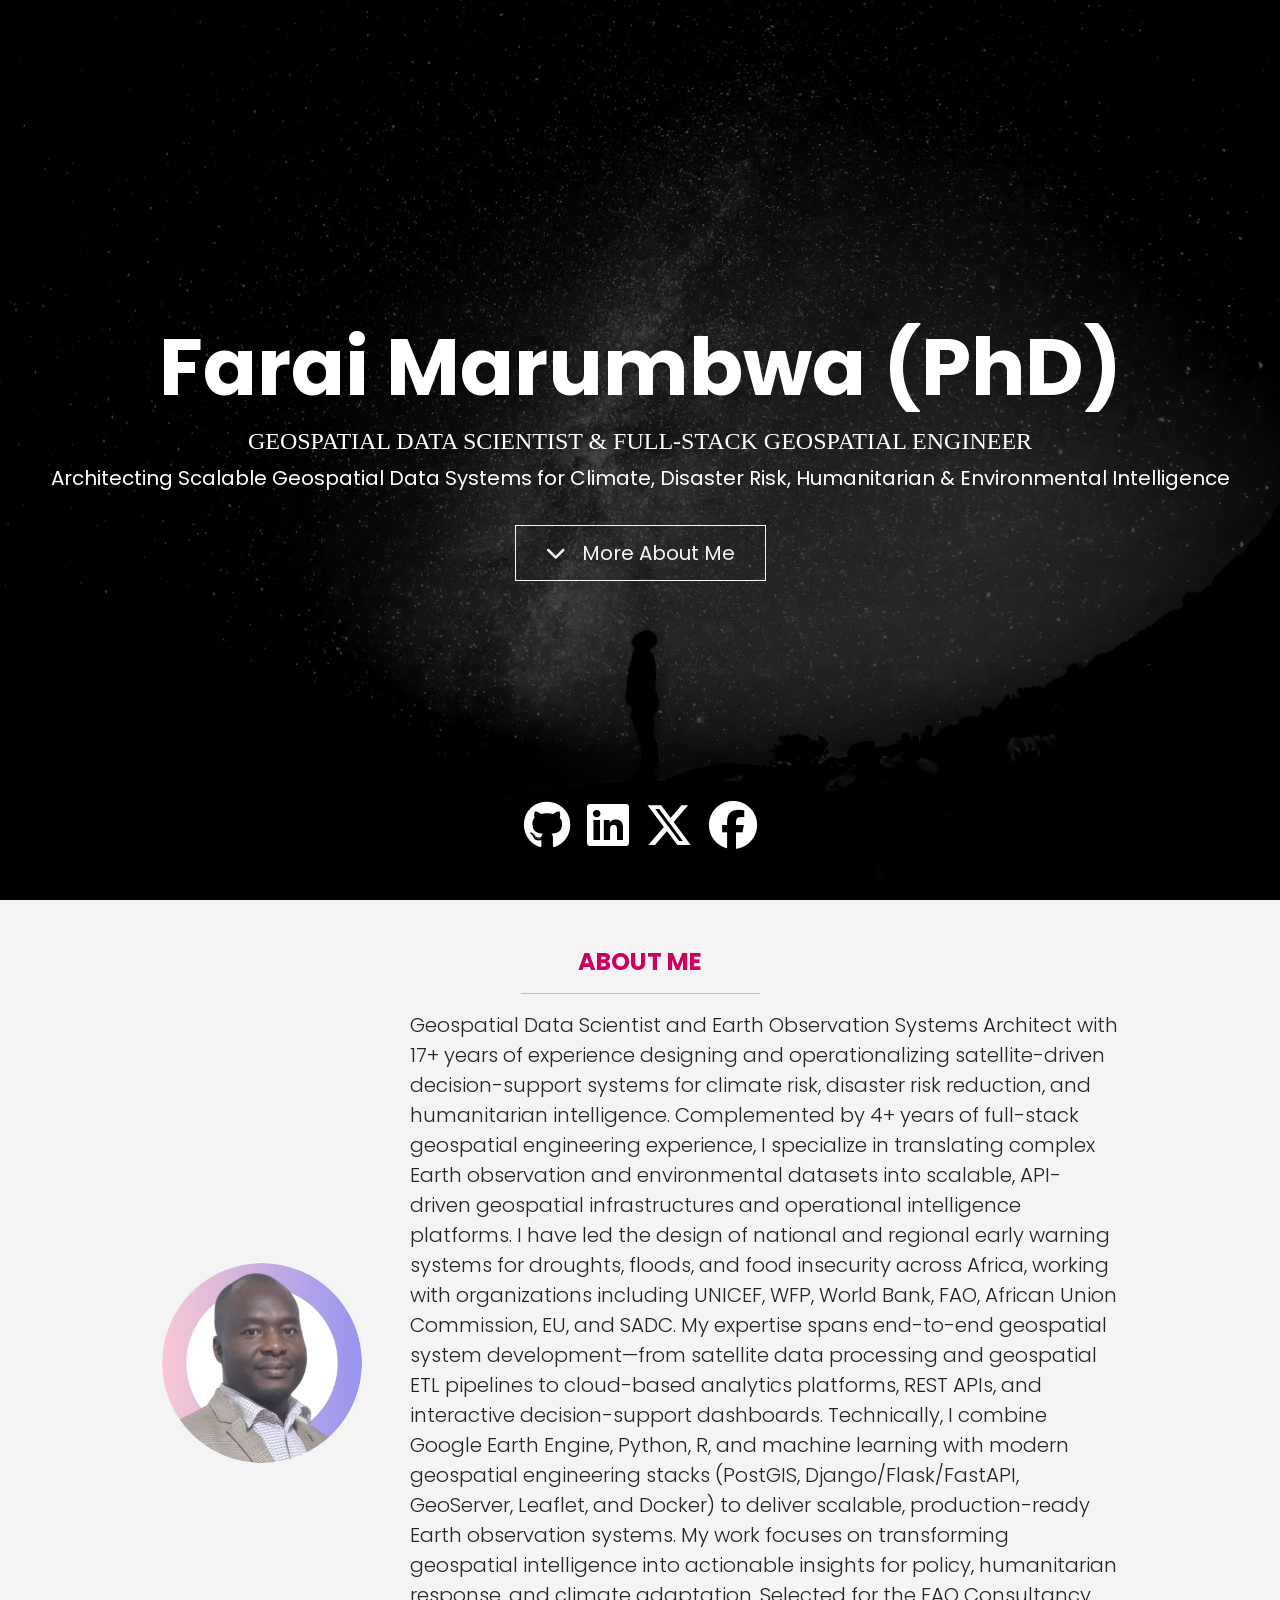
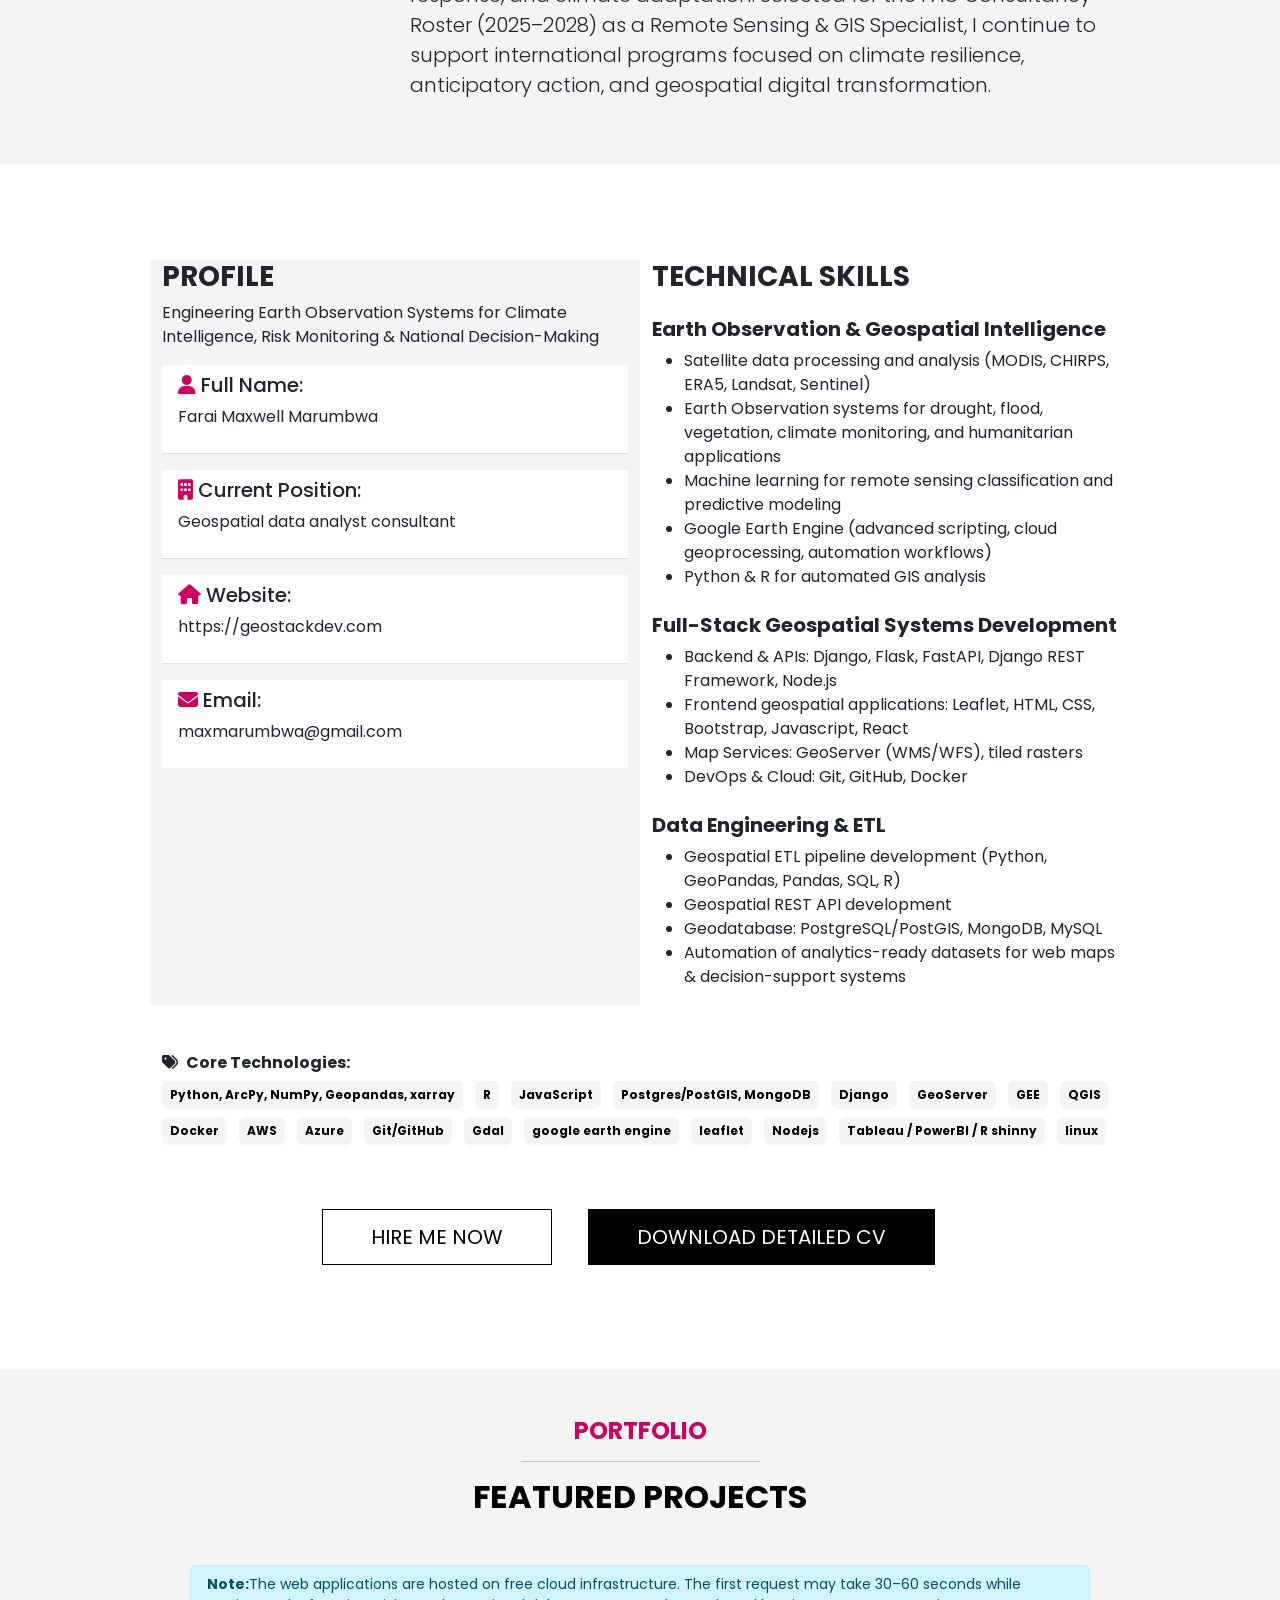
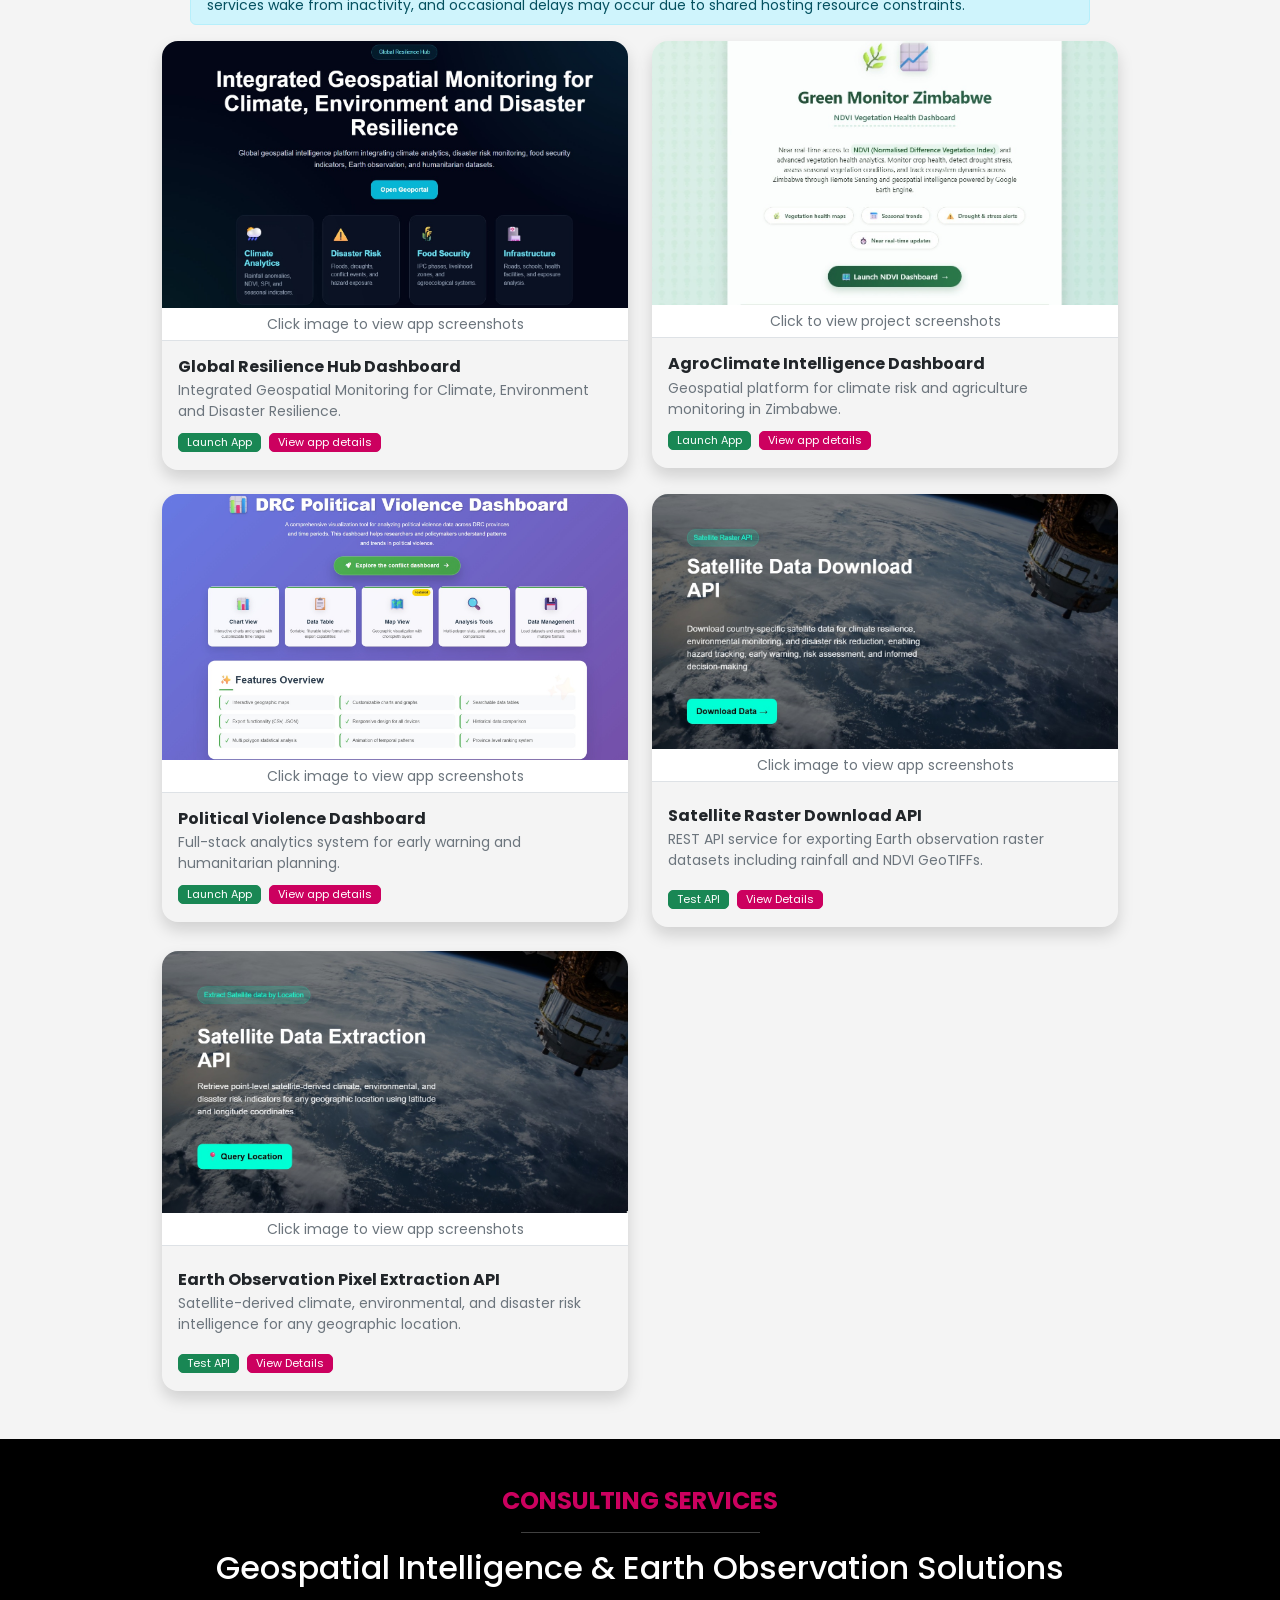
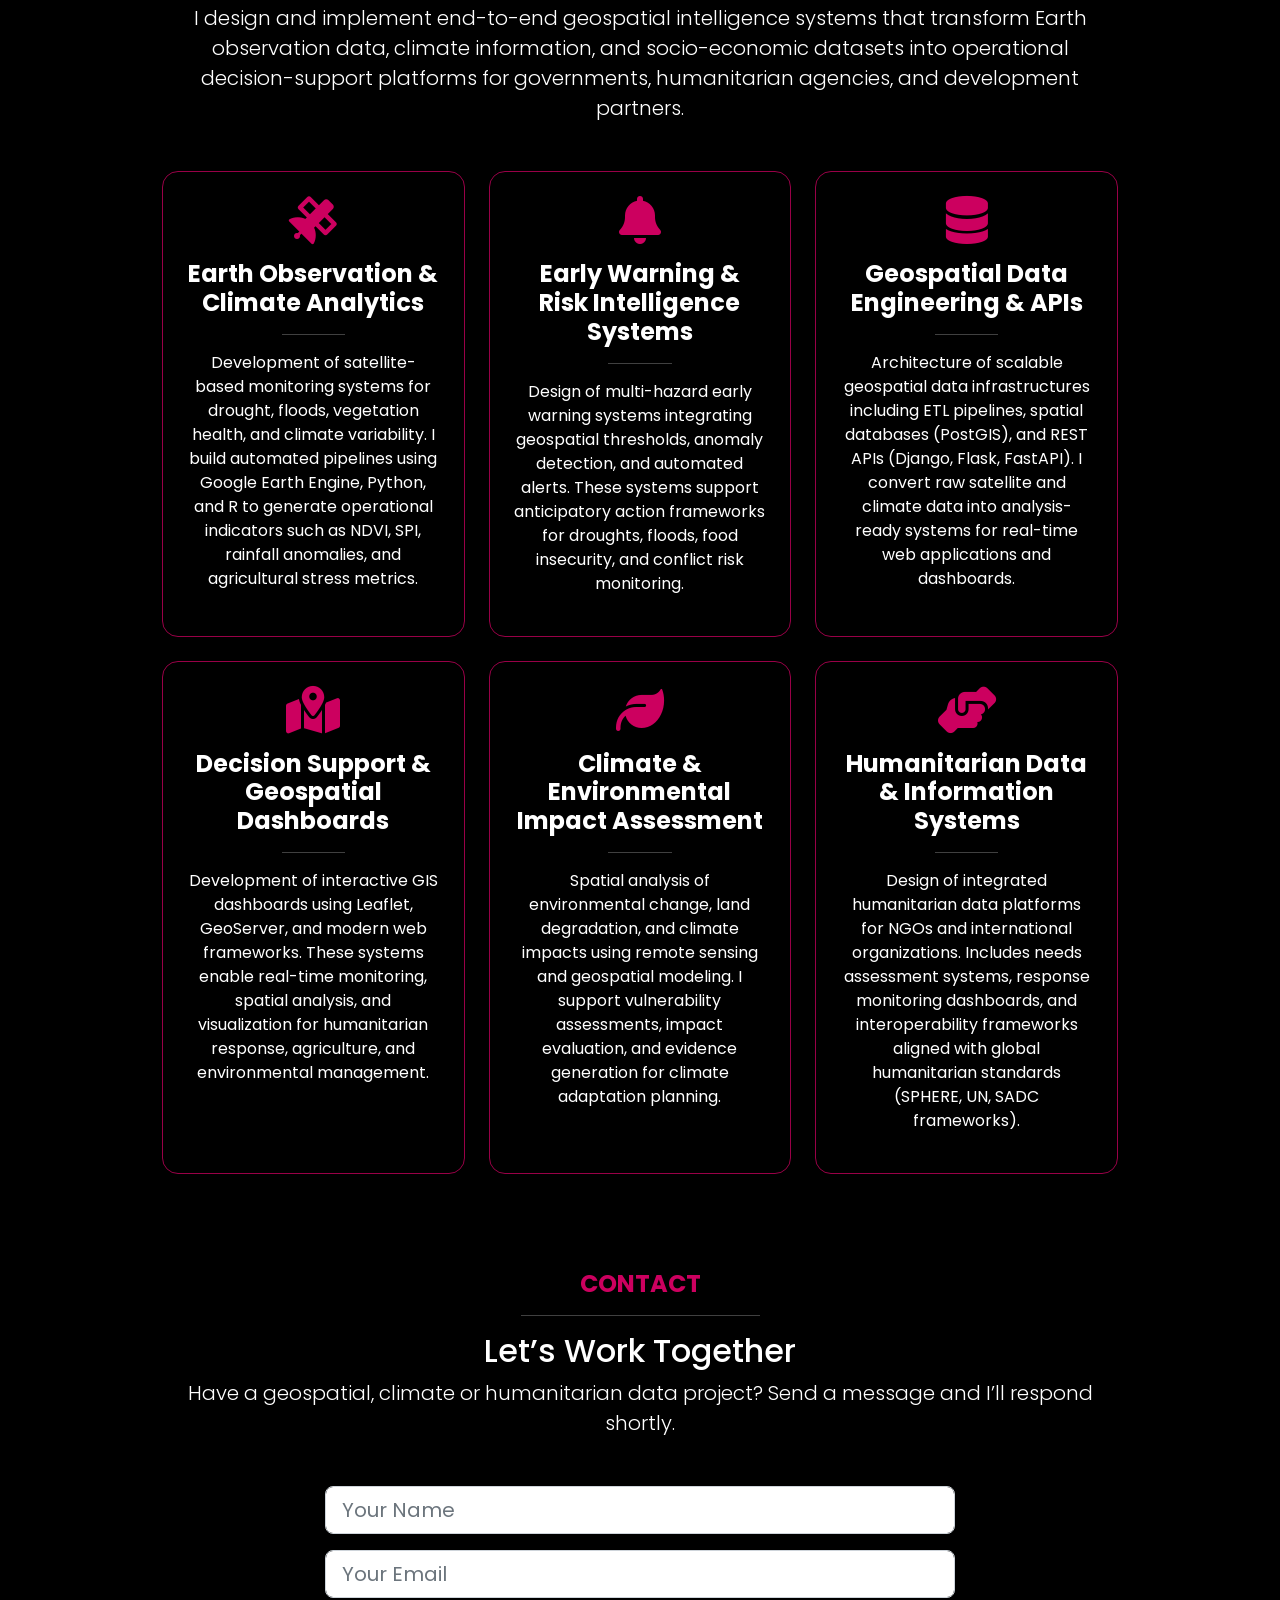
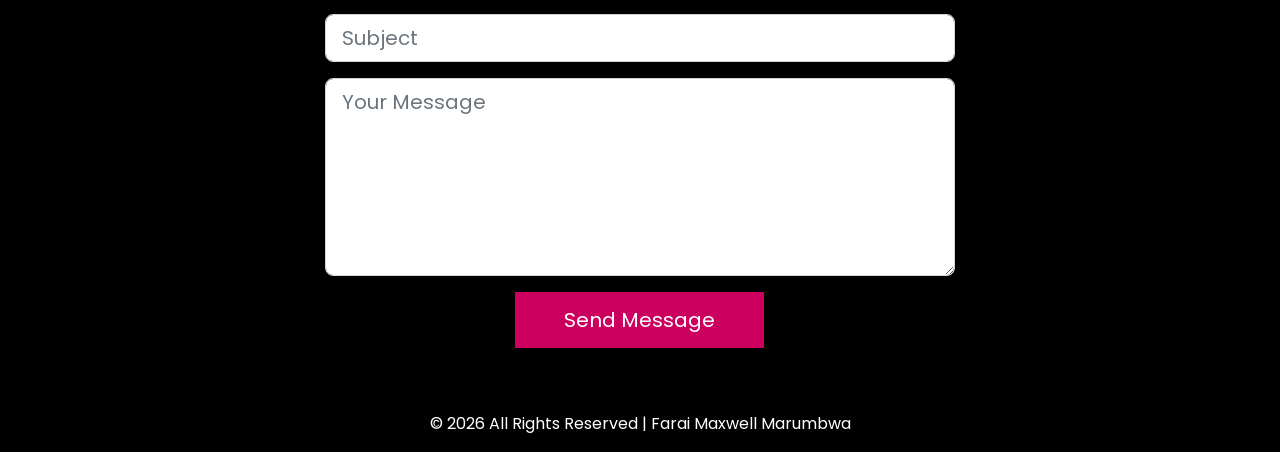
==== index.html @ b4e68c9f "update" ====
<!DOCTYPE html>
<html lang="en">

<head>
  <meta charset="UTF-8" />
  <meta http-equiv="X-UA-Compatible" content="IE=edge" />
  <meta name="viewport" content="width=device-width, initial-scale=1.0" />
  <link href="https://fonts.googleapis.com/css2?family=Poppins:wght@300;400;600;700&display=swap" rel="stylesheet" />
  <link
    href="https://fonts.googleapis.com/css2?family=Lora:wght@400;500;600;700&family=Poppins:wght@300;400;600;700&display=swap"
    rel="stylesheet" />
  <link rel="stylesheet" href="css/font-awesome.css" />
  <link rel="stylesheet" href="css/bootstrap.css" />
  <link rel="stylesheet" href="css/lightbox.min.css" />
  <link rel="stylesheet" href="css/styles.css" />
  <link rel="stylesheet" href="https://cdnjs.cloudflare.com/ajax/libs/font-awesome/6.5.1/css/all.min.css" />
  <title>Farai Maxwell Marumbwa (PhD) | Geospatial data scientist & Web Developer</title>
</head>

<body>

  <header class="header vh-100 text-center position-relative">
    <div class="text-container position-relative d-flex flex-column justify-content-center align-items-center h-100">

      <h1 id="typing-text" class="display-1 fw-bold text-white"></h1>

      <!-- FIRST LINE (UNCHANGED STRUCTURE) -->
      <p class="roles text-white text-uppercase fs-4 mb-1">
        Geospatial Data Scientist &amp; Full-Stack Geospatial Engineer
      </p>

      <!-- SECOND LINE (SEPARATE STYLE) -->
      <p class="text-white fs-5 secondary-role">
        Architecting Scalable Geospatial Data Systems for Climate, Disaster Risk, Humanitarian &amp; Environmental
        Intelligence
      </p>

      <a href="#about" class="btn btn-outline-light btn-lg mt-3">
        <div class="d-flex">
          <div class="me-3">
            <i class="fas fa-chevron-down"></i>
          </div>
          <div class="text-start">
            <span>More About Me</span>
          </div>
        </div>
      </a>

      <div class="social d-flex gap-3 position-absolute">
        <a href="https://github.com/maxmarumbwa">
          <i class="fab fa-github fa-3x text-white"></i>
        </a>

        <a href="https://www.linkedin.com/in/farai-maxwell-marumbwa-01328529/">
          <i class="fab fa-linkedin fa-3x text-white"></i>
        </a>
        <a href="https://x.com/FMarumbwa">
          <i class="fa-brands fa-x-twitter fa-3x text-white"></i>
        </a>
        <a href="https://www.facebook.com/farai.marumbwa.7">
          <i class="fab fa-facebook fa-3x text-white"></i>
        </a>
      </div>
    </div>
  </header>

  <!-- About -->
  <section id="about" class="about bg-light py-5">
    <div class="container">
      <div class="text-center">
        <h4 class="text-uppercase fw-bold text-primary">About Me</h4>
        <hr class="w-25 mx-auto" />
      </div>
      <div class="about-content d-flex gap-5 align-items-center h-100">
        <img src="images/farai.png" alt="" class="about-img img-fluid rounded-circle" />
        <p class="lead">
          Geospatial Data Scientist and Earth Observation Systems Architect with 17+ years of experience designing and
          operationalizing satellite-driven decision-support systems for climate risk, disaster risk reduction, and
          humanitarian intelligence. Complemented by 4+ years of full-stack geospatial engineering experience, I
          specialize in translating complex Earth observation and environmental datasets into scalable, API-driven
          geospatial infrastructures and operational intelligence platforms.

          I have led the design of national and regional early warning systems for droughts, floods, and food insecurity
          across Africa, working with organizations including UNICEF, WFP, World Bank, FAO, African Union Commission,
          EU, and SADC. My expertise spans end-to-end geospatial system development—from satellite data processing and
          geospatial ETL pipelines to cloud-based analytics platforms, REST APIs, and interactive decision-support
          dashboards.

          Technically, I combine Google Earth Engine, Python, R, and machine learning with modern geospatial engineering
          stacks (PostGIS, Django/Flask/FastAPI, GeoServer, Leaflet, and Docker) to deliver scalable, production-ready
          Earth observation systems. My work focuses on transforming geospatial intelligence into actionable insights
          for policy, humanitarian response, and climate adaptation.

          Selected for the FAO Consultancy Roster (2025–2028) as a Remote Sensing & GIS Specialist, I continue to
          support international programs focused on climate resilience, anticipatory action, and geospatial digital
          transformation.
        </p>
      </div>
    </div>
  </section>

  <!-- Profile & Skills -->
  <section class="profile my-6 ">
    <div class="container">
      <div class="row">
        <div class="col-md-6 bg-light">
          <h3 class="text-uppercase fw-bold">Profile</h3>
          <p>
            Engineering Earth Observation Systems for Climate Intelligence, Risk Monitoring & National Decision-Making
          </p>
          <ul class="list-group list-group-flush">
            <li class="list-group-item mb-3">
              <h5 class="text-transform">
                <i class="fas fa-user text-primary"></i> Full Name:
              </h5>
              <p>Farai Maxwell Marumbwa</p>
            </li>
            <li class="list-group-item mb-3">
              <h5 class="text-transform">
                <i class="fas fa-building text-primary"></i> Current Position:
              </h5>
              <p>Geospatial data analyst consultant</p>
            </li>
            <li class="list-group-item mb-3">
              <h5 class="text-transform">
                <i class="fas fa-home text-primary"></i> Website:
              </h5>
              <p>https://geostackdev.com</p>
            </li>
            <li class="list-group-item mb-3">
              <h5 class="text-transform">
                <i class="fas fa-envelope text-primary"></i> Email:
              </h5>
              <p>maxmarumbwa@gmail.com</p>
            </li>
          </ul>
        </div>
        <div class="col-md-6">
          <h3 class="text-uppercase fw-bold">Technical Skills</h3>

          <h5 class="mt-4 fw-bold">Earth Observation & Geospatial Intelligence</h5>
          <ul>
            <li>Satellite data processing and analysis (MODIS, CHIRPS, ERA5, Landsat, Sentinel)</li>
            <li>Earth Observation systems for drought, flood, vegetation, climate monitoring, and humanitarian
              applications</li>
            <li>Machine learning for remote sensing classification and predictive modeling</li>
            <li>Google Earth Engine (advanced scripting, cloud geoprocessing, automation workflows)</li>
            <li>Python & R for automated GIS analysis</li>
          </ul>

          <h5 class="mt-4 fw-bold">Full-Stack Geospatial Systems Development</h5>
          <ul>
            <li>Backend & APIs: Django, Flask, FastAPI, Django REST Framework, Node.js</li>
            <li>Frontend geospatial applications: Leaflet, HTML, CSS, Bootstrap, Javascript, React</li>
            <li>Map Services: GeoServer (WMS/WFS), tiled rasters</li>
            <li>DevOps & Cloud: Git, GitHub, Docker</li>
          </ul>

          <h5 class="mt-4 fw-bold">Data Engineering & ETL</h5>
          <ul>
            <li>Geospatial ETL pipeline development (Python, GeoPandas, Pandas, SQL, R)</li>
            <li>Geospatial REST API development</li>
            <li>Geodatabase: PostgreSQL/PostGIS, MongoDB, MySQL</li>
            <li>Automation of analytics-ready datasets for web maps & decision-support systems</li>
          </ul>


        </div>
        <!-- Tech Stack Tags  -->
        <div class="tech-tags mt-4">
          <h6 class="mt-4 fw-bold"><i class="fas fa-tags me-2"></i>Core Technologies:</h6>
          <div>
            <span class="badge bg-light text-dark me-2 mb-2 p-2">Python, ArcPy, NumPy, Geopandas, xarray</span>
            <span class="badge bg-light text-dark me-2 mb-2 p-2">R</span>
            <span class="badge bg-light text-dark me-2 mb-2 p-2">JavaScript</span>
            <span class="badge bg-light text-dark me-2 mb-2 p-2">Postgres/PostGIS, MongoDB</span>
            <span class="badge bg-light text-dark me-2 mb-2 p-2">Django</span>
            <span class="badge bg-light text-dark me-2 mb-2 p-2">GeoServer</span>
            <span class="badge bg-light text-dark me-2 mb-2 p-2">GEE</span>
            <span class="badge bg-light text-dark me-2 mb-2 p-2">QGIS</span>
            <span class="badge bg-light text-dark me-2 mb-2 p-2">Docker</span>
            <span class="badge bg-light text-dark me-2 mb-2 p-2">AWS</span>
            <span class="badge bg-light text-dark me-2 mb-2 p-2">Azure</span>
            <span class="badge bg-light text-dark me-2 mb-2 p-2">Git/GitHub</span>
            <span class="badge bg-light text-dark me-2 mb-2 p-2">Gdal</span>
            <span class="badge bg-light text-dark me-2 mb-2 p-2">google earth engine</span>
            <span class="badge bg-light text-dark me-2 mb-2 p-2">leaflet</span>
            <span class="badge bg-light text-dark me-2 mb-2 p-2">Nodejs</span>
            <span class="badge bg-light text-dark me-2 mb-2 p-2">Tableau / PowerBI / R shinny</span>
            <span class="badge bg-light text-dark me-2 mb-2 p-2">linux</span>

          </div>
        </div>
        <div class="row mt-5 text-center">
          <div class="col-12">
            <a href="#" class="btn btn-outline-dark btn-lg text-uppercase px-5 mx-3 my-2">Hire Me Now</a>
            <a href="static/CV_Farai_Marumbwa_4_Apr_humanitariam_IM_2026_3p.docx"
              class="btn btn-dark btn-lg text-uppercase px-5 mx-3 my-2">Download detailed CV</a>
          </div>
        </div>
      </div>
  </section>

  <!-- PORTFOLI -->
  <!-- WARNING MESSAGE for server delays (hidden by default) -->
  <div id="apiWarning" class="alert alert-warning small" style="
        display:none;
        position:fixed;
        bottom:300px;
        right:30px;
        z-index:9999;
        width:520px;
        font-size:12px;
        box-shadow:0 10px 25px rgba(0,0,0,0.3);
     ">
    ⚠️ API server will take a few seconds to wake up (free hosting mode).
  </div>


  <section class="portfolio py-5 bg-light">
    <div class="container">

      <div class="text-center mb-5">
        <h4 class="text-uppercase fw-bold text-primary">Portfolio</h4>
        <hr class="w-25 mx-auto" />
        <h2 class="text-uppercase fw-bold text-dark">Featured Projects</h2>
      </div>
      <div class="alert alert-info mt-1 mx-auto small py-2" style="max-width:900px;">
        <strong>Note:</strong>The web applications are hosted on free cloud infrastructure. The first request may take
        30–60 seconds while services wake from inactivity, and occasional delays may occur due to shared hosting
        resource constraints.
      </div>
      <!-- Responsive Grid -->
      <div class="row row-cols-1 row-cols-md-2 g-4">

        <!-- PROJECT 3 -->
        <div class="col">
          <div class="project shadow rounded-4 overflow-hidden">

            <!-- MAIN IMAGE (CLICKABLE) -->
            <a href="images/portfolio3/project1.jpg" data-lightbox="project3"
              data-title="Global resilience hub dashboard">
              <img src="images/portfolio3/project1.jpg" class="img-fluid">
            </a>

            <!-- CLICK HINT -->
            <div class="text-center bg-white py-1 border-bottom">
              <small class="text-muted">Click image to view app screenshots</small>
            </div>

            <!-- HIDDEN GALLERY IMAGES -->
            <a href="images/portfolio3/project2.jpg" data-lightbox="project3"></a>
            <a href="images/portfolio3/project3.jpg" data-lightbox="project3"></a>
            <!-- <a href="images/portfolio3/project4.jpg" data-lightbox="project3"></a> -->
            <!-- <a href="images/portfolio3/project5.jpg" data-lightbox="project3"></a> -->
            <!-- <a href="images/portfolio3/project6.jpg" data-lightbox="project3"></a> -->
            <a href="images/portfolio3/project7.jpg" data-lightbox="project3"></a>
            <a href="images/portfolio3/project8.jpg" data-lightbox="project3"></a>

            <div class="p-3">
              <h6 class="fw-bold mb-1">Global Resilience Hub Dashboard</h6>
              <p class="small text-muted mb-2">
                Integrated Geospatial Monitoring for Climate, Environment and Disaster Resilience.
              </p>
              <a href="https://global-resilience-hub.onrender.com/" target="_blank"
                class="btn btn-success btn-sm me-1">Launch App</a>
              <button class="btn btn-primary btn-sm" data-bs-toggle="modal" data-bs-target="#project3Modal">
                View app details
              </button>
            </div>

          </div>
        </div>

        <!-- PROJECT 2 -->
        <div class="col">
          <div class="project shadow rounded-4 overflow-hidden">

            <!-- MAIN IMAGE (CLICKABLE) -->
            <a href="images/portfolio2/project1.jpg" data-lightbox="project2"
              data-title="AgroClimate Intelligence Dashboard">
              <img src="images/portfolio2/project1.jpg" class="img-fluid">
            </a>

            <!-- CLICK HINT -->
            <div class="text-center bg-white py-1 border-bottom">
              <small class="text-muted">Click to view project screenshots</small>
            </div>

            <!-- HIDDEN GALLERY IMAGES -->
            <a href="images/portfolio2/project2.jpg" data-lightbox="project2"></a>
            <a href="images/portfolio2/project3.jpg" data-lightbox="project2"></a>
            <a href="images/portfolio2/project4.jpg" data-lightbox="project2"></a>
            <a href="images/portfolio2/project5.jpg" data-lightbox="project2"></a>
            <a href="images/portfolio2/project6.jpg" data-lightbox="project2"></a>


            <div class="p-3">
              <h6 class="fw-bold mb-1">AgroClimate Intelligence Dashboard</h6>
              <p class="small text-muted mb-2">
                Geospatial platform for climate risk and agriculture monitoring in Zimbabwe.
              </p>

              <a href="https://green-monitor-zw.onrender.com" target="_blank" class="btn btn-success btn-sm me-1">Launch
                App</a>
              <button class="btn btn-primary btn-sm" data-bs-toggle="modal" data-bs-target="#project2Modal">
                View app details
              </button>
            </div>

          </div>
        </div>


        <!-- PROJECT 1 -->
        <div class="col">
          <div class="project shadow rounded-4 overflow-hidden">

            <!-- MAIN IMAGE (CLICKABLE) -->
            <a href="images/portfolio1/political-violence-main.jpg" data-lightbox="project1"
              data-title="Political Violence Dashboard">
              <img src="images/portfolio1/political-violence-main.jpg" class="img-fluid">
            </a>

            <!-- CLICK HINT -->
            <div class="text-center bg-white py-1 border-bottom">
              <small class="text-muted">Click image to view app screenshots</small>
            </div>

            <!-- HIDDEN GALLERY IMAGES -->
            <a href="images/portfolio1/project1.jpg" data-lightbox="project1"></a>
            <a href="images/portfolio1/project2.jpg" data-lightbox="project1"></a>
            <a href="images/portfolio1/project3.jpg" data-lightbox="project1"></a>
            <a href="images/portfolio1/project4.jpg" data-lightbox="project1"></a>
            <a href="images/portfolio1/project5.jpg" data-lightbox="project1"></a>
            <a href="images/portfolio1/project6.jpg" data-lightbox="project1"></a>

            <div class="p-3">
              <h6 class="fw-bold mb-1">Political Violence Dashboard</h6>
              <p class="small text-muted mb-2">
                Full-stack analytics system for early warning and humanitarian planning.
              </p>
              <a href="https://combined-disaster-conflict-dashboard.onrender.com" target="_blank"
                class="btn btn-success btn-sm me-1">Launch App</a>
              <button class="btn btn-primary btn-sm" data-bs-toggle="modal" data-bs-target="#project1Modal">
                View app details
              </button>
            </div>

          </div>
        </div>

        <!-- API PROJECT 1 -->
        <div class="col">

          <div class="project shadow rounded-4 overflow-hidden">

            <a href="images/portfolio_API1/API-download raster.jpg" data-lightbox="project_API1">

              <img src="images/portfolio_API1/API-download raster.jpg" class="img-fluid"
                alt="Satellite Raster Download API">
            </a>

            <!-- CLICK HINT -->
            <div class="text-center bg-white py-1 border-bottom">
              <small class="text-muted">Click image to view app screenshots</small>
            </div>
            <!-- HIDDEN GALLERY IMAGES -->
            <a href="images/portfolio_API1/API-home.jpg" data-lightbox="project_API1"></a>
            <a href="images/portfolio_API1/API-download1.jpg" data-lightbox="project_API1"></a>
            <a href="images/portfolio_API1/API-download2.jpg" data-lightbox="project_API1"></a>


            <div class="p-3">

              <h5 class="fw-bold">
                <h6 class="fw-bold mb-1"> Satellite Raster Download API</h6>
              </h5>



              <p class="small text-muted">
                REST API service for exporting Earth observation
                raster datasets including rainfall and NDVI GeoTIFFs.
              </p>

              <a href="#" class="btn btn-success btn-sm me-1" onclick="handleTestAPI(event, this)"
                data-url="https://global-resilience-hub.onrender.com/api/docs/">
                Test API
              </a>


              <button class="btn btn-primary btn-sm" data-bs-toggle="modal" data-bs-target="#project4Modal">
                View Details
              </button>

            </div>

          </div>

        </div>

        <!--API PROJECT 2 -->
        <div class="col">

          <div class="project shadow rounded-4 overflow-hidden">

            <a href="images/portfolio_API2/API2-pixel-stats.jpg" style="width:100%; height:100%; object-fit:cover;"
              data-lightbox="project_API2">

              <img src="images/portfolio_API2/API2-pixel-stats.jpg" class="img-fluid"
                alt="Satellite Pixel Inspector API">

            </a>

            <!-- CLICK HINT -->
            <div class="text-center bg-white py-1 border-bottom">
              <small class="text-muted">Click image to view app screenshots</small>
            </div>
            <!-- HIDDEN GALLERY IMAGES -->
            <!-- HIDDEN GALLERY IMAGES -->
            <a href="images/portfolio_API2/API-home.jpg" data-lightbox="project_API2"></a>
            <a href="images/portfolio_API2/API2-params.jpg" data-lightbox="project_API2"></a>
            <a href="images/portfolio_API2/API2-out.jpg" data-lightbox="project_API2"></a>
            <a href="images/portfolio_API2/API2-output.jpg" data-lightbox="project_API2"></a>

            <div class="p-3">

              <h5 class="fw-bold">
                <h6 class="fw-bold mb-1">Earth Observation Pixel Extraction API</h6>
              </h5>
              <p class="small text-muted">
                Satellite-derived climate, environmental, and disaster risk intelligence for any geographic location.
              </p>

              <a href="#" class="btn btn-success btn-sm me-1" onclick="handleTestAPI(event, this)"
                data-url="https://global-resilience-hub.onrender.com/api/docs/">
                Test API
              </a>

              <button class="btn btn-primary btn-sm" data-bs-toggle="modal" data-bs-target="#project5Modal">
                View Details
              </button>

            </div>

          </div>

        </div>


      </div>
    </div>
  </section>


  <!-- ================= MODALS ================= -->

  <!-- PROJECT 1 MODAL -->
  <div class="modal fade" id="project3Modal" tabindex="-1">
    <div class="modal-dialog modal-md modal-dialog-scrollable">
      <div class="modal-content">
        <div class="modal-header py-2">
          <h6 class="fw-bold">🌍 Global Resilience Hub – Integrated Geospatial Monitoring Platform</h6>
          <button class="btn-close" data-bs-dismiss="modal"></button>
        </div>
        <div class="modal-body small">
          <p>
            The Global Resilience Hub is a full-stack Earth Observation and geospatial intelligence platform designed to
            support climate risk monitoring, environmental assessment, food security analysis, and disaster resilience
            planning at global, national, and sub-national scales. Powered by Google Earth Engine, Django, PostGIS, and
            Leaflet, the platform integrates multiple satellite-derived datasets including rainfall, vegetation health,
            soil moisture, and land surface temperature into a unified decision-support environment. Users can
            interactively visualize indicators, generate zonal statistics, perform temporal analysis, and access
            geospatial services through REST APIs. The platform demonstrates how cloud-scale Earth Observation
            processing can be operationalized into scalable web-based intelligence systems for governments, humanitarian
            agencies, and development organizations.
          </p>

          <h6 class="fw-bold">Key Features</h6>
          <ul>
            <li><strong>GEE‑driven indicators:</strong> rainfall (CHIRPS), NDVI (MODIS/Sentinel), soil moisture, land
              surface temperature (MODIS)</li>
            <li><strong>Global computing & per‑country analysis:</strong> run zonal statistics, generate tile layers,
              and extract summaries for any ADM0/ADM1/ADM2</li>
            <li>Interactive Leaflet maps with dynamic GEE‑generated raster tiles</li>
            <li>Country filtering and custom date range (start/end) for temporal analysis</li>
            <li>Toggleable vector overlays: boundaries, rivers, roads, health facilities, schools, markets, livelihood
              zones, IPC phases</li>
            <li>REST API endpoints serving GeoJSON and GEE tile URLs</li>
          </ul>

          <h6 class="fw-bold mt-3">Technical Architecture</h6>
          <ul>
            <li><strong>Computing Engine:</strong> Google Earth Engine (Python API) – all raster analysis, reduction,
              tile generation</li>
            <li><strong>Backend API:</strong> Django, Django REST Framework (orchestrates GEE calls, caches results,
              serves GeoJSON)</li>
            <li><strong>Frontend:</strong> Leaflet.js, vanilla JavaScript, Bootstrap 5</li>
            <li><strong>Tiling / Raster:</strong> Dynamic tile endpoints (e.g., rainfall, NDVI)</li>
          </ul>

          <h6 class="fw-bold mt-3">Analytical Capabilities</h6>
          <ul>
            <li>Multi‑layer situational awareness (climate + food security + risk)</li>
            <li>Anomaly detection via indicator time‑series</li>
            <li>Regional aggregation (ADM1, ADM2 pop‑ups)</li>
            <li>Tile endpoints that return GEE visualisations as ready‑to‑use map layers</li>
            <li>Export‑ready GeoJSON overlays for offline analysis</li>
          </ul>

        </div>
      </div>
    </div>
  </div>

  <!-- PROJECT 2 MODAL -->
  <div class="modal fade" id="project1Modal" tabindex="-1">
    <div class="modal-dialog modal-md modal-dialog-scrollable">
      <div class="modal-content">
        <div class="modal-header py-2">
          <h6 class="fw-bold">Political Violence Dashboard</h6>
          <button class="btn-close" data-bs-dismiss="modal"></button>
        </div>
        <div class="modal-body small">
          <p>
            The Political Violence Dashboard is an operational geospatial analytics platform designed to support
            conflict monitoring, humanitarian planning, and early warning decision-making. Built using Django, PostGIS,
            Leaflet, and automated data processing pipelines, the system transforms complex event datasets into
            interactive spatial intelligence products. Users can visualize conflict hotspots, analyze trends over time,
            compare geographic areas, generate anomaly assessments, and export data for further analysis. The dashboard
            integrates mapping, statistical analysis, and temporal monitoring capabilities into a single platform that
            supports evidence-based decision-making for humanitarian organizations, governments, and development
            partners.
          </p>

          <h6 class="fw-bold">Key Features</h6>
          <ul>
            <li>Interactive choropleth maps at province level</li>
            <li>Monthly & yearly anomaly detection</li>
            <li>Dual-map comparison for temporal analysis</li>
            <li>Dynamic charts with user controls</li>
            <li>Multi-province aggregation</li>
            <li>CSV & GeoJSON export</li>
            <li>Automated CSV ingestion pipeline</li>
            <li>Temporal animation tools</li>
          </ul>

          <h6 class="fw-bold mt-3">Technical Architecture</h6>
          <ul>
            <li><strong>Backend:</strong> Django, Django REST Framework</li>
            <li><strong>Database:</strong> PostgreSQL with PostGIS</li>
            <li><strong>Frontend:</strong> Leaflet, JavaScript, HTML/CSS</li>
            <li><strong>Processing:</strong> Pandas</li>
          </ul>

          <h6 class="fw-bold mt-3">Analytical Capabilities</h6>
          <ul>
            <li>Baseline vs anomaly detection</li>
            <li>Trend analysis</li>
            <li>Regional comparisons</li>
          </ul>
        </div>
      </div>
    </div>
  </div>

  <!-- PROJECT 3 MODAL -->
  <div class="modal fade" id="project2Modal" tabindex="-1">
    <div class="modal-dialog modal-md modal-dialog-scrollable">
      <div class="modal-content">

        <div class="modal-header py-2">
          <h6 class="fw-bold">AgroClimate Intelligence Dashboard</h6>
          <button class="btn-close" data-bs-dismiss="modal"></button>
        </div>

        <div class="modal-body small">
          <p>
            The AgroClimate Intelligence Dashboard is a geospatial decision-support system developed to monitor
            agricultural conditions, climate variability, and drought risk using satellite Earth Observation data in
            Zimbabwe. The
            platform integrates CHIRPS rainfall data, MODIS vegetation indices, anomaly detection algorithms, and
            time-series analytics to provide near real-time insights into crop performance and environmental conditions.
            Built using Django, PostGIS, Google Earth Engine, and Leaflet, the system enables users to explore rainfall
            trends, vegetation health, drought severity, and spatial patterns of agricultural risk through interactive
            maps and analytical tools. The application demonstrates the practical application of Earth Observation
            technologies for agricultural planning, climate adaptation, and early warning systems.
          </p>

          <h6 class="fw-bold mt-3">Key Features</h6>
          <ul>
            <li>CHIRPS rainfall and MODIS NDVI</li>
            <li>Interactive Leaflet maps</li>
            <li>NDVI & rainfall anomaly detection</li>
            <li>AOI-based analysis tools</li>
            <li>Time-series chart generation</li>
          </ul>

          <h6 class="fw-bold mt-3">Technical Architecture</h6>
          <ul>
            <li><strong>Backend:</strong> Django, Google Earth Engine</li>
            <li><strong>Database:</strong> PostGIS</li>
            <li><strong>Frontend:</strong> Leaflet, JavaScript</li>
          </ul>
        </div>

      </div>
    </div>
  </div>


  <!-- API1 PROJECT MODAL-->
  <div class="modal fade" id="project4Modal" tabindex="-1">

    <div class="modal-dialog modal-md modal-dialog-scrollable">

      <div class="modal-content">

        <div class="modal-header">

          <h5 class="fw-bold">
            Satellite Data Download API
          </h5>

          <button class="btn-close" data-bs-dismiss="modal"></button>

        </div>

        <div class="modal-body">

          <p>
            The Satellite Raster Download API is a production-ready geospatial web service that provides on-demand
            access to Earth Observation datasets for downstream analysis and application development. The API enables
            users to retrieve rainfall, vegetation, climate, and environmental raster products clipped to specific
            countries or regions and exported in GeoTIFF format. Built to support interoperability and automation, the
            service integrates cloud-based Earth Observation processing with RESTful architecture, allowing researchers,
            analysts, and developers to seamlessly incorporate satellite-derived datasets into their workflows,
            dashboards, and decision-support systems
          </p>

          <h6 class="fw-bold mt-3">
            Features
          </h6>

          <ul>
            <li>Country-specific satellite data download </li>
            <li>Temporal aggregated data by date ranges</li>
            <li>Country clipping</li>
            <li>Date filtering</li>
            <li>GeoTIFF output</li>
          </ul>

        </div>

      </div>

    </div>

  </div>

  <!-- API2 PROJECT MODAL -->
  <div class="modal fade" id="project5Modal" tabindex="-1">

    <div class="modal-dialog modal-md modal-dialog-scrollable">

      <div class="modal-content">

        <div class="modal-header">

          <h5 class="fw-bold">
            Satellite Pixel Inspector API
          </h5>

          <button class="btn-close" data-bs-dismiss="modal"></button>

        </div>

        <div class="modal-body">

          <p>
            The Earth Observation Pixel Extraction API provides real-time access to satellite-derived environmental
            information at any user-defined geographic location. Through simple coordinate-based requests, users can
            retrieve rainfall, vegetation, temperature, and other Earth Observation indicators directly from
            cloud-hosted datasets. The API is designed for integration into dashboards, mobile applications, analytical
            workflows, and automated monitoring systems. By transforming complex geospatial processing into lightweight
            web services, the platform demonstrates how Earth Observation intelligence can be delivered through scalable
            and developer-friendly interfaces.
          </p>

          <h6 class="fw-bold mt-3">
            Features
          </h6>

          <ul>
            <li>Coordinate-based extraction</li>
            <li>Multiple satellite data support</li>
            <li>JSON API responses</li>
            <li>Google Earth Engine integration</li>
            <li>Dashboard-ready outputs</li>
          </ul>

        </div>

      </div>

    </div>

  </div>


  <!-- Services -->
  <section class="services text-bg-dark py-5 position-relative">
    <div class="container position-relative">

      <!-- HEADER -->
      <div class="text-center mb-5">
        <h4 class="text-uppercase fw-bold text-primary">Consulting Services</h4>
        <hr class="w-25 mx-auto" />
        <h2 class="mb-3">Geospatial Intelligence & Earth Observation Solutions</h2>
        <p class="lead mx-auto" style="max-width: 900px;">
          I design and implement end-to-end geospatial intelligence systems that transform Earth observation data,
          climate information, and socio-economic datasets into operational decision-support platforms for governments,
          humanitarian agencies, and development partners.
        </p>
      </div>

      <!-- SERVICES GRID -->
      <div class="row g-4">

        <!-- SERVICE 1 -->
        <div class="col-md-4">
          <div class="p-4 h-100 bg-dark border border-secondary rounded-4 text-center shadow-sm">
            <i class="fas fa-satellite fa-3x text-primary mb-3"></i>
            <h3 class="fs-4 fw-bold">Earth Observation & Climate Analytics</h3>
            <hr class="w-25 mx-auto" />
            <p>
              Development of satellite-based monitoring systems for drought, floods, vegetation health, and climate
              variability.
              I build automated pipelines using Google Earth Engine, Python, and R to generate operational indicators
              such as
              NDVI, SPI, rainfall anomalies, and agricultural stress metrics.
            </p>
          </div>
        </div>

        <!-- SERVICE 2 -->
        <div class="col-md-4">
          <div class="p-4 h-100 bg-dark border border-secondary rounded-4 text-center shadow-sm">
            <i class="fas fa-bell fa-3x text-primary mb-3"></i>
            <h3 class="fs-4 fw-bold">Early Warning & Risk Intelligence Systems</h3>
            <hr class="w-25 mx-auto" />
            <p>
              Design of multi-hazard early warning systems integrating geospatial thresholds, anomaly detection, and
              automated alerts.
              These systems support anticipatory action frameworks for droughts, floods, food insecurity, and conflict
              risk monitoring.
            </p>
          </div>
        </div>

        <!-- SERVICE 3 -->
        <div class="col-md-4">
          <div class="p-4 h-100 bg-dark border border-secondary rounded-4 text-center shadow-sm">
            <i class="fas fa-database fa-3x text-primary mb-3"></i>
            <h3 class="fs-4 fw-bold">Geospatial Data Engineering & APIs</h3>
            <hr class="w-25 mx-auto" />
            <p>
              Architecture of scalable geospatial data infrastructures including ETL pipelines, spatial databases
              (PostGIS),
              and REST APIs (Django, Flask, FastAPI). I convert raw satellite and climate data into analysis-ready
              systems
              for real-time web applications and dashboards.
            </p>
          </div>
        </div>

        <!-- SERVICE 4 -->
        <div class="col-md-4">
          <div class="p-4 h-100 bg-dark border border-secondary rounded-4 text-center shadow-sm">
            <i class="fas fa-map-marked-alt fa-3x text-primary mb-3"></i>
            <h3 class="fs-4 fw-bold">Decision Support & Geospatial Dashboards</h3>
            <hr class="w-25 mx-auto" />
            <p>
              Development of interactive GIS dashboards using Leaflet, GeoServer, and modern web frameworks.
              These systems enable real-time monitoring, spatial analysis, and visualization for humanitarian response,
              agriculture, and environmental management.
            </p>
          </div>
        </div>

        <!-- SERVICE 5 -->
        <div class="col-md-4">
          <div class="p-4 h-100 bg-dark border border-secondary rounded-4 text-center shadow-sm">
            <i class="fas fa-leaf fa-3x text-primary mb-3"></i>
            <h3 class="fs-4 fw-bold">Climate & Environmental Impact Assessment</h3>
            <hr class="w-25 mx-auto" />
            <p>
              Spatial analysis of environmental change, land degradation, and climate impacts using remote sensing and
              geospatial modeling.
              I support vulnerability assessments, impact evaluation, and evidence generation for climate adaptation
              planning.
            </p>
          </div>
        </div>

        <!-- SERVICE 6 -->
        <div class="col-md-4">
          <div class="p-4 h-100 bg-dark border border-secondary rounded-4 text-center shadow-sm">
            <i class="fas fa-hands-helping fa-3x text-primary mb-3"></i>
            <h3 class="fs-4 fw-bold">Humanitarian Data & Information Systems</h3>
            <hr class="w-25 mx-auto" />
            <p>
              Design of integrated humanitarian data platforms for NGOs and international organizations.
              Includes needs assessment systems, response monitoring dashboards, and interoperability frameworks aligned
              with global humanitarian standards (SPHERE, UN, SADC frameworks).
            </p>
          </div>
        </div>

      </div>
    </div>
  </section>

  <!-- Contact -->
  <section id="contact" class="contact text-bg-dark py-5">
    <div class="container">

      <div class="text-center mb-5">
        <h4 class="text-uppercase fw-bold text-primary">Contact</h4>
        <hr class="w-25 mx-auto" />
        <h2>Let’s Work Together</h2>
        <p class="lead">
          Have a geospatial, climate or humanitarian data project? Send a message and I’ll respond shortly.
        </p>
      </div>

      <div class="row justify-content-center">
        <div class="col-md-8">

          <form action="https://formspree.io/f/movjngnw" method="POST">

            <div class="mb-3">
              <input type="text" name="name" class="form-control form-control-lg" placeholder="Your Name" required>
            </div>

            <div class="mb-3">
              <input type="email" name="email" class="form-control form-control-lg" placeholder="Your Email" required>
            </div>

            <div class="mb-3">
              <input type="text" name="subject" class="form-control form-control-lg" placeholder="Subject" required>
            </div>

            <div class="mb-3">
              <textarea name="message" rows="6" class="form-control form-control-lg" placeholder="Your Message"
                required></textarea>
            </div>

            <div class="text-center">
              <button type="submit" class="btn btn-primary btn-lg px-5">
                Send Message
              </button>
            </div>

          </form>

        </div>
      </div>

    </div>
  </section>


  <!-- Footer -->
  <footer class="text-bg-dark text-center py-3">
    <div class="container">
      <p class="mb-0">
        © <span id="year"></span> All Rights Reserved | Farai Maxwell Marumbwa
      </p>
    </div>
  </footer>


  <script src="js/bootstrap.bundle.min.js"></script>
  <script src="js/lightbox-plus-jquery.min.js"></script>
  <script src="js/script.js"></script>

  <script>
    document.getElementById("year").textContent = new Date().getFullYear();


    // Notify user about API response times (for free hosting mode) and close msg
    function handleTestAPI(event, el) {
      event.preventDefault();

      const msg = document.getElementById("apiWarning");
      const url = el.getAttribute("data-url");

      // show message
      msg.style.display = "block";

      requestAnimationFrame(() => {
        setTimeout(() => {

          window.open(url, "_blank");

          // hide message
          msg.style.display = "none";

        }, 2200);

      });
    }
  </script>
</body>

</html>
---- css/styles.css ----
.header {
  background: #151515 url("../images/intro-bg.jpg") no-repeat center center;
  background-size: cover;
  background-attachment: fixed;
}

.header::after {
  content: "";
  position: absolute;
  top: 0;
  left: 0;
  width: 100%;
  height: 100%;
  background: rgba(0, 0, 0, 0.7);
}

.header .text-container {
  z-index: 10;
}

.header .roles {
  font-family: "lora-regular", serif;
}

.header .social {
  bottom: 50px;
}

.about-img {
  width: 200px;
}

.project:hover {
  transform: scale(1.05);
  transition: all 0.5s ease-in-out;
  opacity: 0.8;
}

.services {
  background: url("../images/bg.jpg") no-repeat center center;
  background-size: cover;
  background-attachment: fixed;
}

.services::after {
  content: "";
  position: absolute;
  top: 0;
  left: 0;
  width: 100%;
  height: 100%;
  background: rgba(0, 0, 0, 0.7);
}

.services .container {
  z-index: 10;
}

@media (max-width: 767px) {
  .header .social i {
    font-size: 30px;
  }

  .header .roles {
    font-size: 18px !important;
  }

  .about-content {
    flex-direction: column;
  }

  .stats .stat {
    border-right: 0 !important;
    margin-bottom: 40px;
    border-bottom: var(--bs-dark) solid 1px;
    padding-bottom: 20px;
  }
}

.project-img {
  overflow: hidden;
}

.project-img img {
  transition: transform 0.5s ease;
}

.project-img:hover img {
  transform: scale(1.05);
}

.view-gallery-btn {
  position: absolute;
  bottom: 15px;
  left: 50%;
  transform: translateX(-50%);
  background: rgba(0, 0, 0, 0.75);
  color: #fff;
  padding: 6px 14px;
  font-size: 12px;
  border-radius: 20px;
  text-decoration: none;
  opacity: 0;
  transition: all 0.3s ease;
  letter-spacing: 0.5px;
}

.project-img:hover .view-gallery-btn {
  opacity: 1;
  transform: translateX(-50%) translateY(-5px);
}

.view-gallery-btn:hover {
  background: #0d6efd;
  color: #fff;
}

.project-video {
  position: relative;
  overflow: hidden;
  height: 260px;
  background: #000;
}

.preview-video {
  width: 100%;
  height: 100%;
  object-fit: cover;
  transform: scale(1.02);
  transition: transform 0.4s ease;
}

.project-video:hover .preview-video {
  transform: scale(1.08);
}

/* VIEW GALLERY BUTTON */
.view-gallery-btn {
  position: absolute;
  bottom: 15px;
  left: 50%;
  transform: translateX(-50%);
  background: rgba(0, 0, 0, 0.75);
  color: #fff;
  padding: 6px 14px;
  font-size: 12px;
  border-radius: 20px;
  text-decoration: none;
  opacity: 0;
  transition: 0.3s;
  z-index: 5;
}

.project-video:hover .view-gallery-btn {
  opacity: 1;
  transform: translateX(-50%) translateY(-5px);
}

.view-gallery-btn:hover {
  background: #0d6efd;
}

/* Override Bootstrap's .btn-sm styles for the modals */
.btn-sm {
  font-size: 11px !important;
  padding: 2px 8px !important;
  line-height: 1.2;
  border-radius: 5px !important;

}
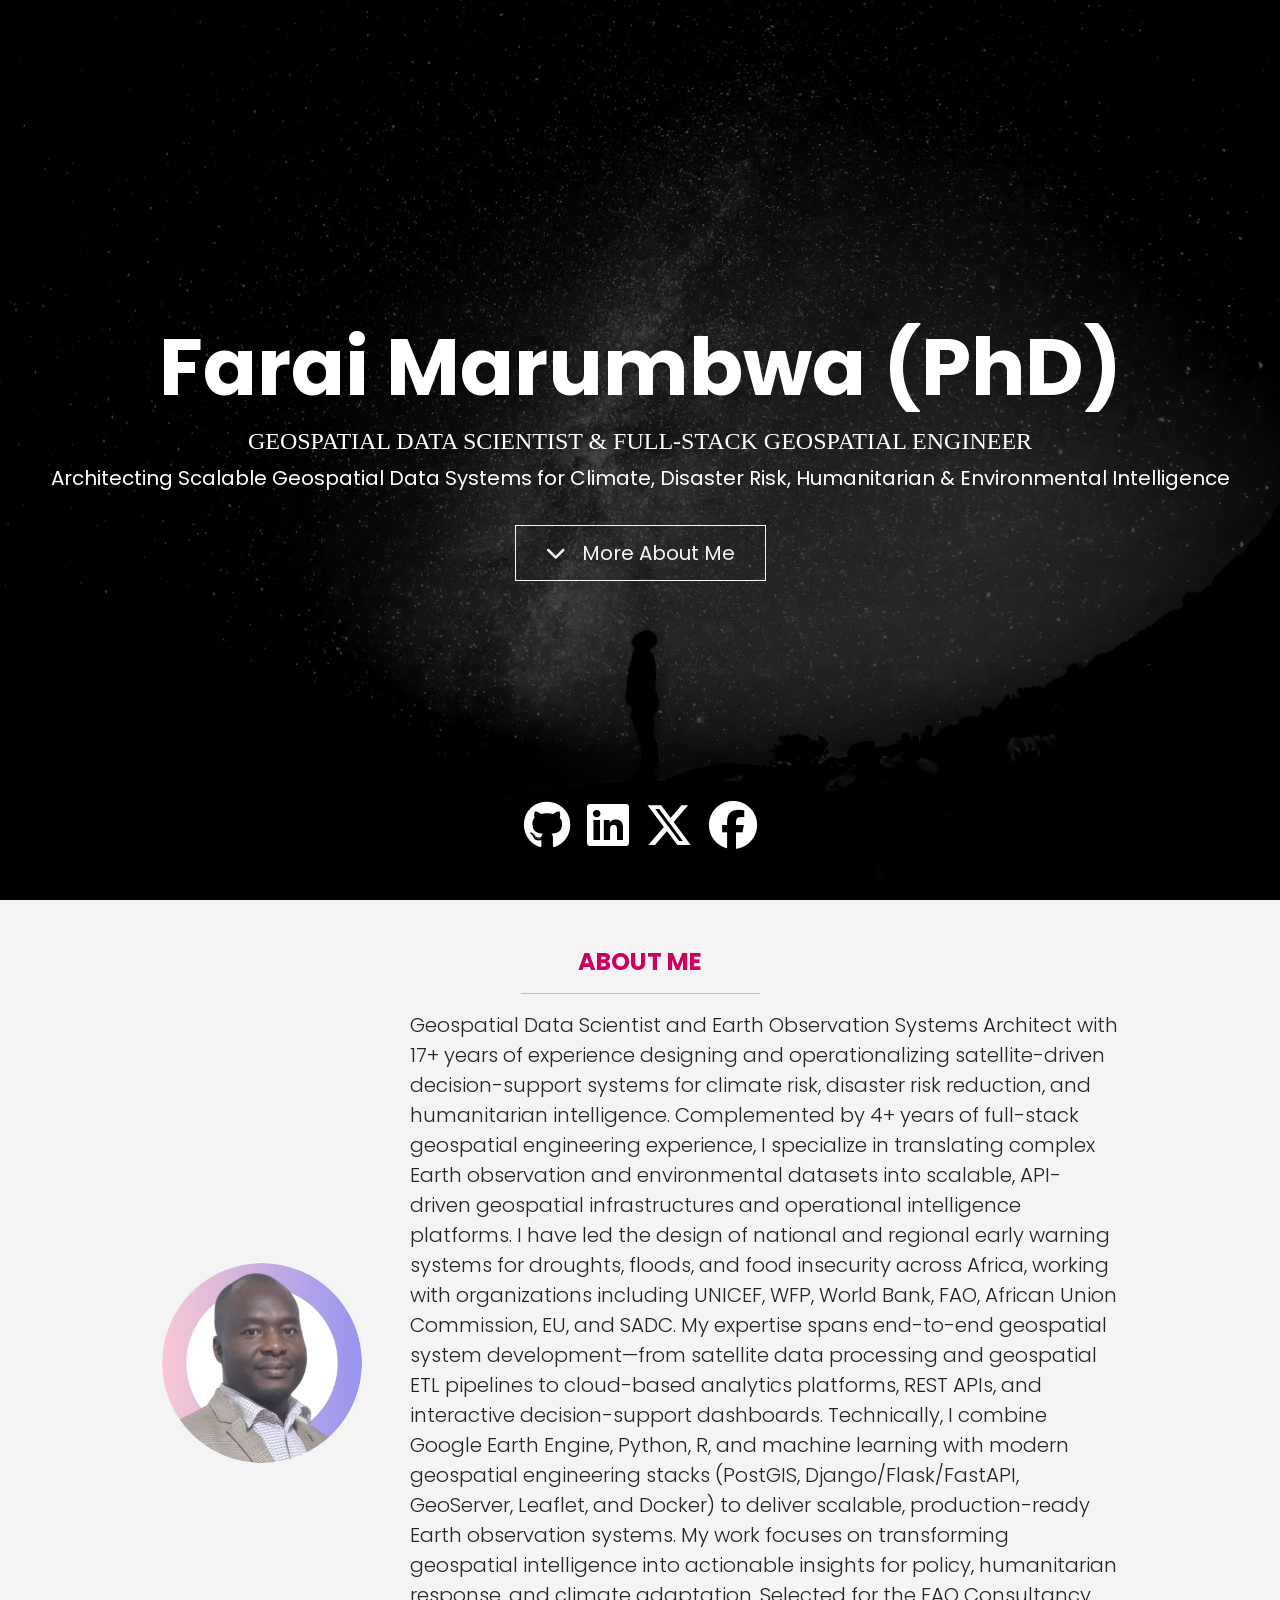
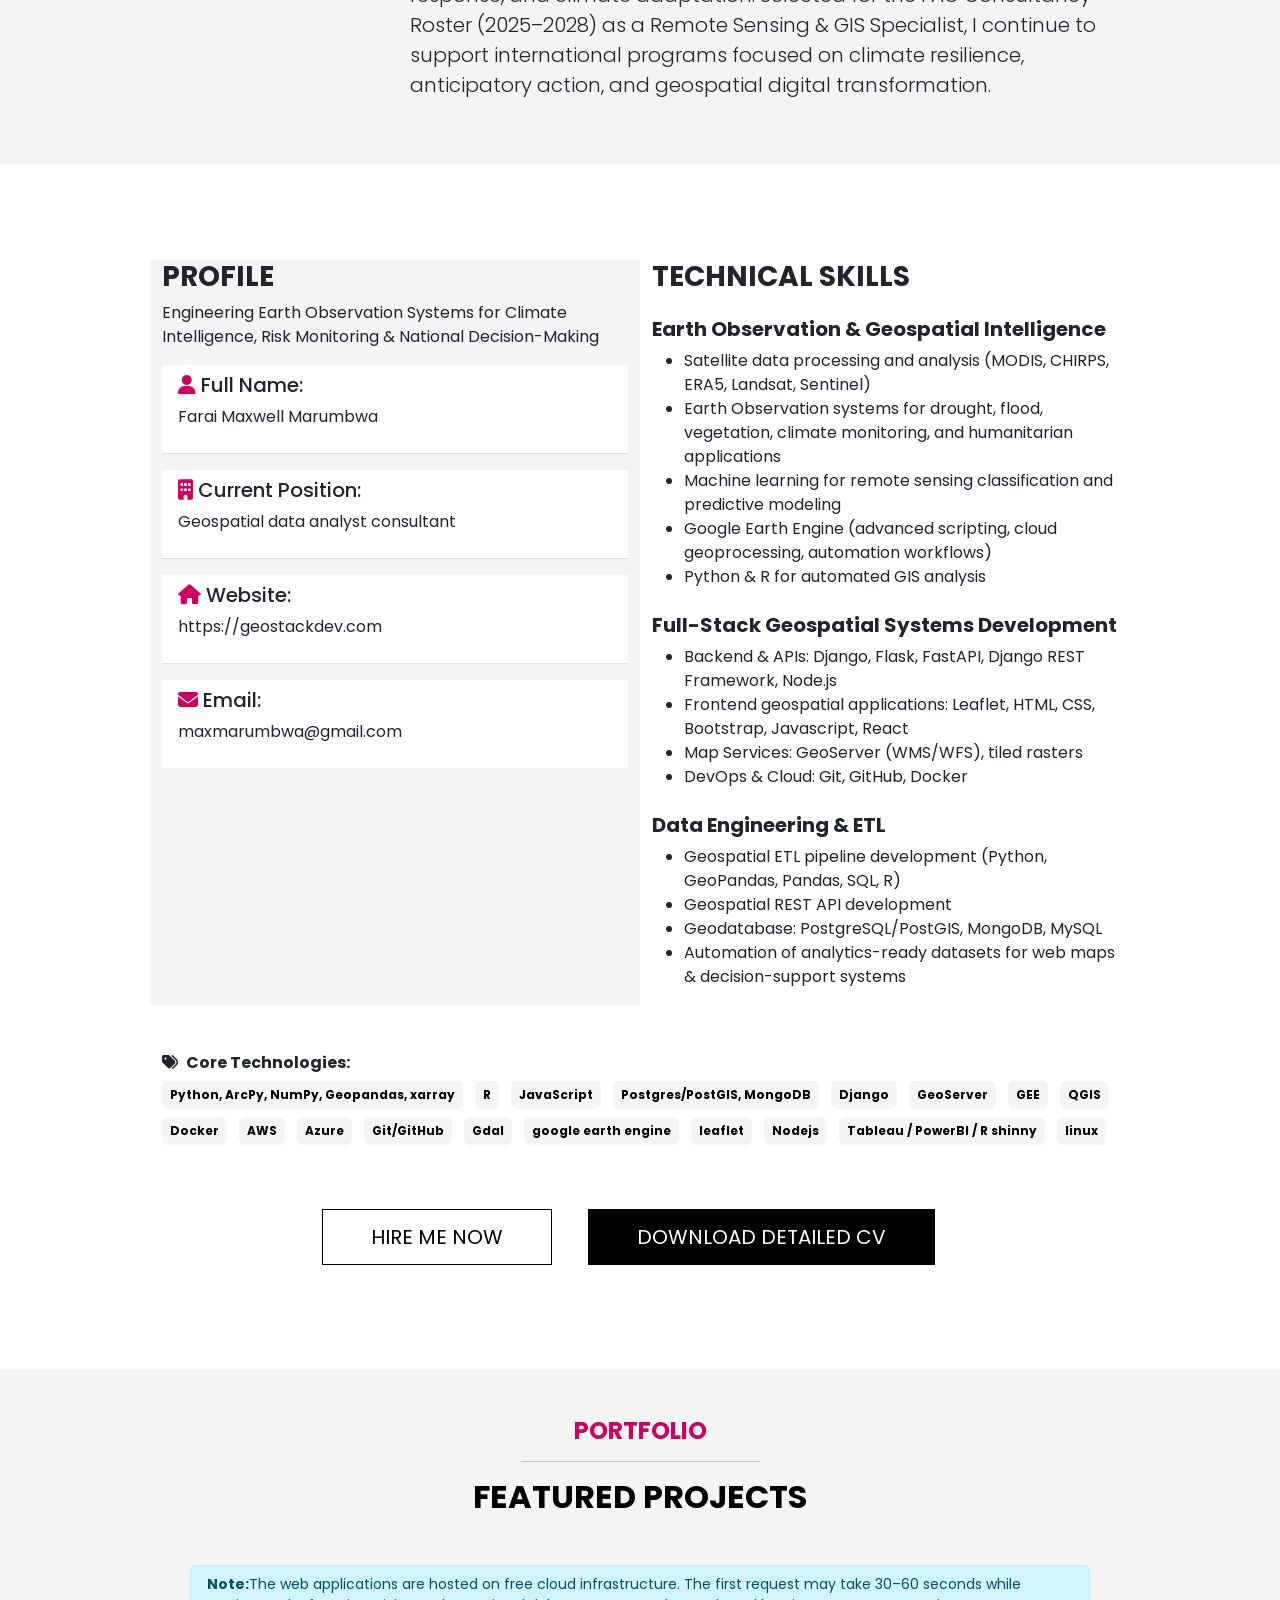
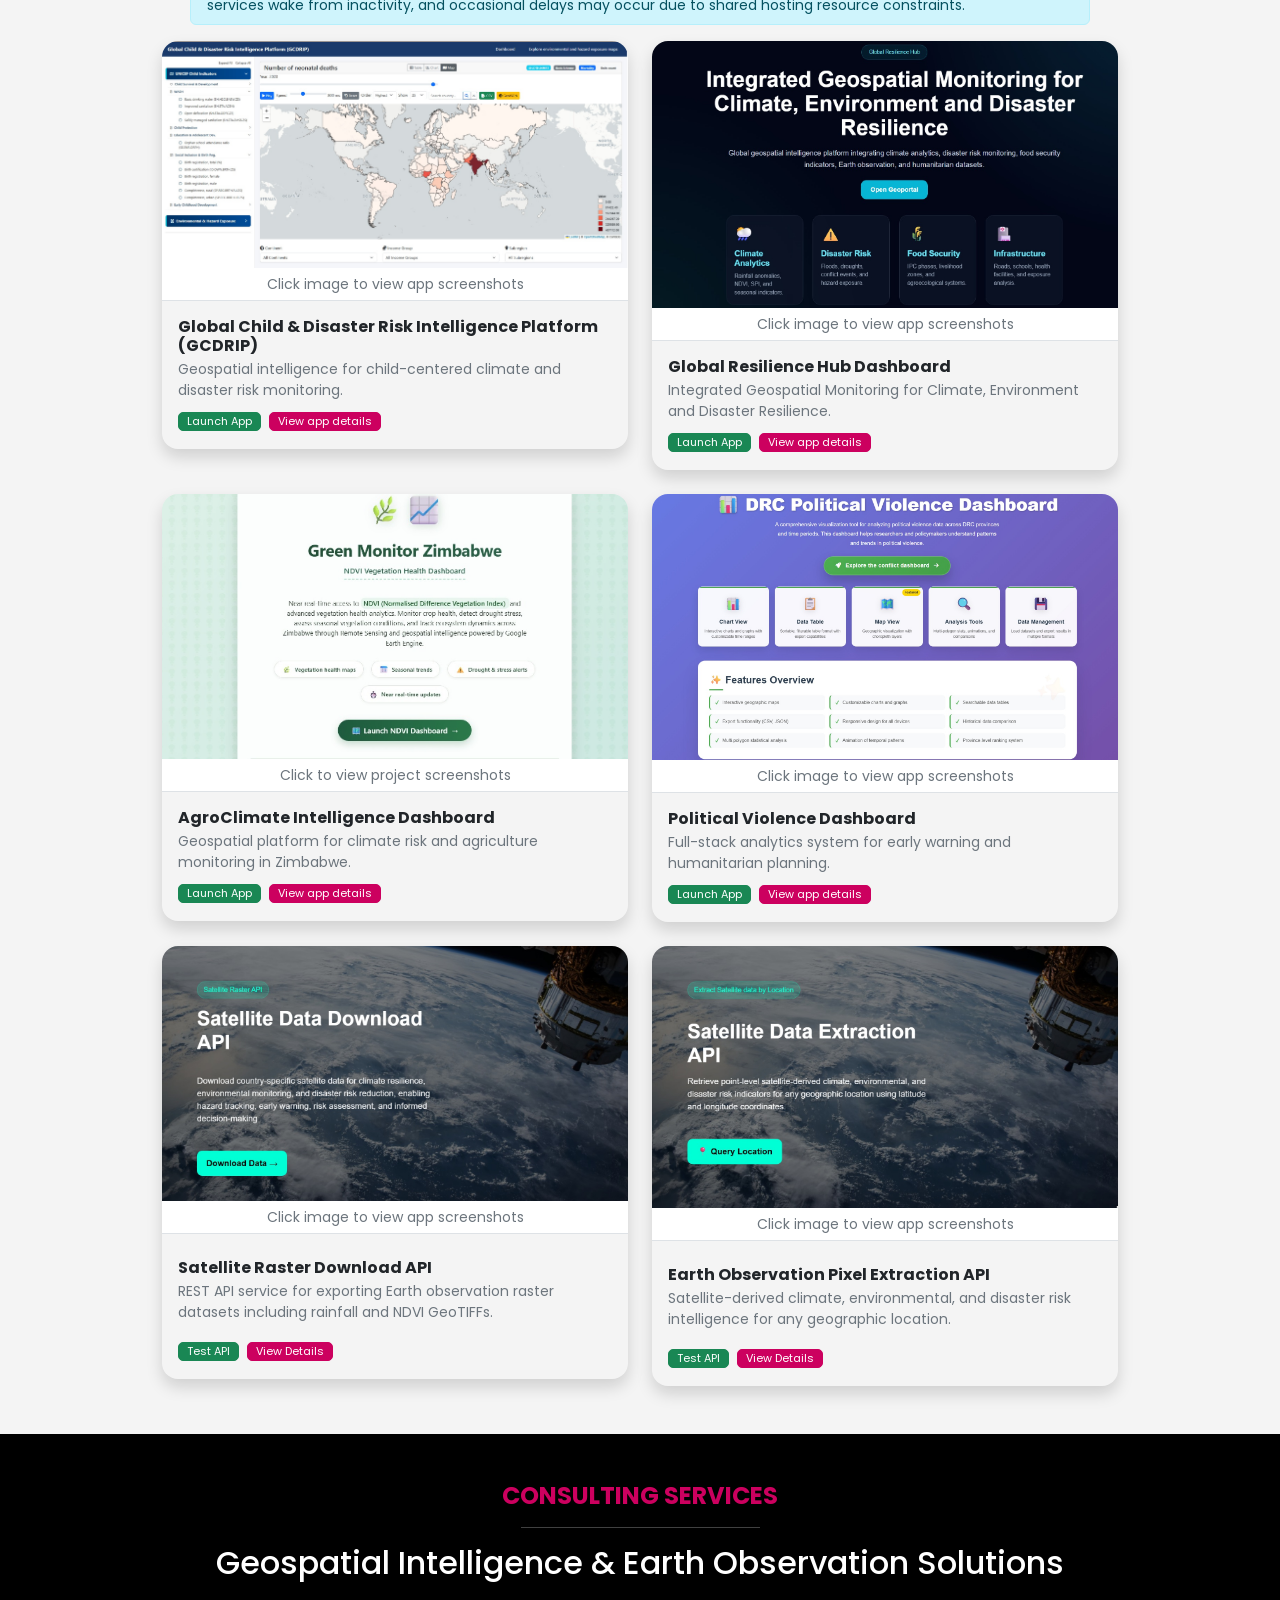
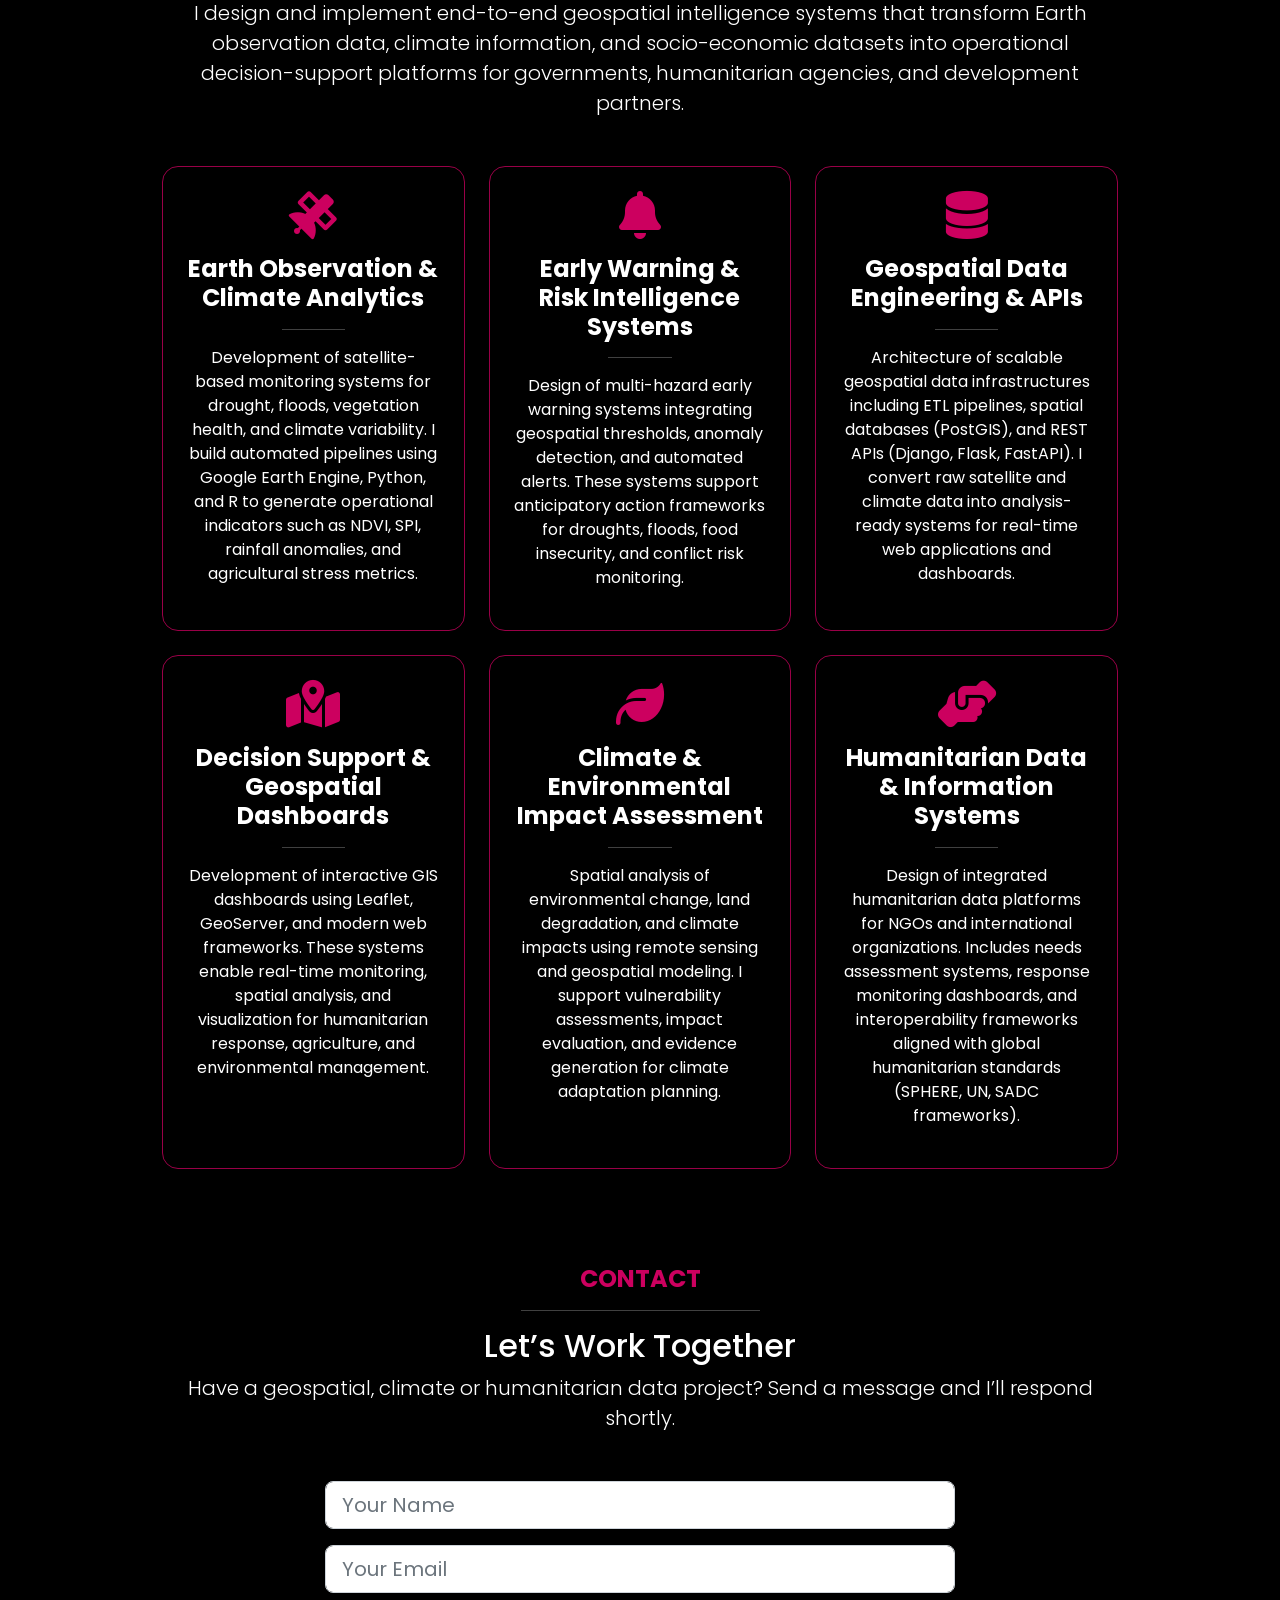
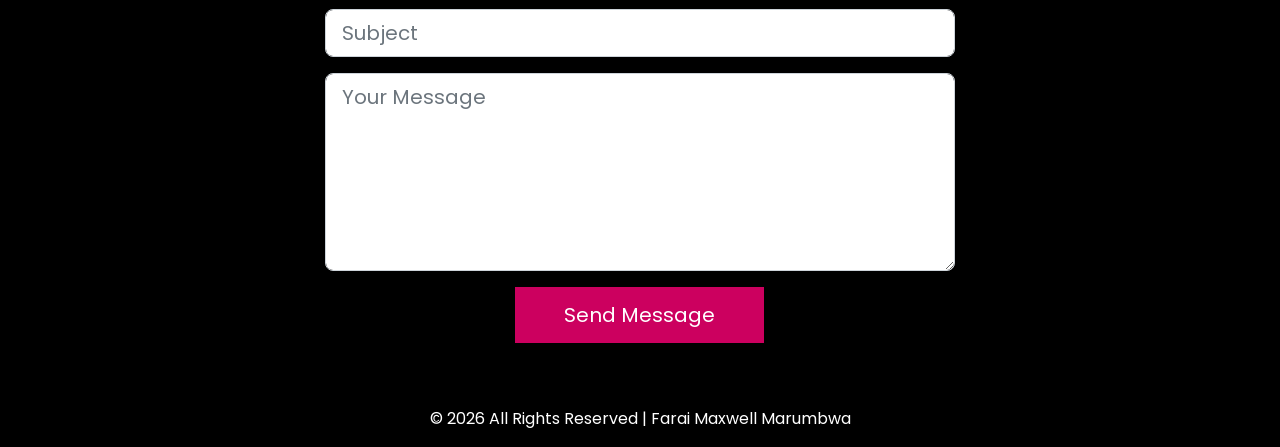
==== commit 6e1ea6c6: "add unicef project" ====
--- a/index.html
+++ b/index.html
@@ -233,6 +233,45 @@
       <!-- Responsive Grid -->
       <div class="row row-cols-1 row-cols-md-2 g-4">
 
+
+        <!-- PROJECT 7 -->
+        <div class="col">
+          <div class="project shadow rounded-4 overflow-hidden">
+
+            <!-- MAIN IMAGE (CLICKABLE) -->
+            <a href="images/portfolio7/main.jpg" data-lightbox="project7" data-title="Global resilience hub dashboard">
+              <img src="images/portfolio7/project1.jpg" class="img-fluid">
+            </a>
+
+            <!-- CLICK HINT -->
+            <div class="text-center bg-white py-1 border-bottom">
+              <small class="text-muted">Click image to view app screenshots</small>
+            </div>
+
+            <!-- HIDDEN GALLERY IMAGES -->
+            <a href="images/portfolio7/project1.jpg" data-lightbox="project7"></a>
+            <a href="images/portfolio7/project2.jpg" data-lightbox="project7"></a>
+            <a href="images/portfolio7/project3.jpg" data-lightbox="project7"></a>
+            <a href="images/portfolio7/project4.jpg" data-lightbox="project7"></a>
+            <a href="images/portfolio7/project5.jpg" data-lightbox="project7"></a>
+            <a href="images/portfolio7/project6.jpg" data-lightbox="project7"></a>
+            <a href="images/portfolio7/project7.jpg" data-lightbox="project7"></a>
+            <a href="images/portfolio7/project8.jpg" data-lightbox="project7"></a>
+
+            <div class="p-3">
+              <h6 class="fw-bold mb-1">Global Child & Disaster Risk Intelligence Platform (GCDRIP)</h6>
+              <p class="small text-muted mb-2">
+                Geospatial intelligence for child-centered climate and disaster risk monitoring.
+              </p>
+              <a href="#" target="_blank" class="btn btn-success btn-sm me-1">Launch App</a>
+              <button class="btn btn-primary btn-sm" data-bs-toggle="modal" data-bs-target="#project7Modal">
+                View app details
+              </button>
+            </div>
+
+          </div>
+        </div>
+
         <!-- PROJECT 3 -->
         <div class="col">
           <div class="project shadow rounded-4 overflow-hidden">
@@ -590,7 +629,7 @@
 
           <h6 class="fw-bold mt-3">Key Features</h6>
           <ul>
-            <li>CHIRPS rainfall and MODIS NDVI</li>
+            <li>Baseline environmental and climatic data visualization</li>
             <li>Interactive Leaflet maps</li>
             <li>NDVI & rainfall anomaly detection</li>
             <li>AOI-based analysis tools</li>
@@ -601,6 +640,46 @@
           <ul>
             <li><strong>Backend:</strong> Django, Google Earth Engine</li>
             <li><strong>Database:</strong> PostGIS</li>
+            <li><strong>Frontend:</strong> Leaflet, JavaScript, css, chartjs</li>
+          </ul>
+        </div>
+
+      </div>
+    </div>
+  </div>
+
+
+  <!-- PROJECT 7 MODAL -->
+  <div class="modal fade" id="project7Modal" tabindex="-1">
+    <div class="modal-dialog modal-md modal-dialog-scrollable">
+      <div class="modal-content">
+
+        <div class="modal-header py-2">
+          <h6 class="fw-bold">Global Child & Disaster Risk Intelligence Platform (GCDRIP)</h6>
+          <button class="btn-close" data-bs-dismiss="modal"></button>
+        </div>
+
+        <div class="modal-body small">
+          <p>
+            The <strong>Global Child & Disaster Risk Intelligence Platform (GCDRIP)</strong> is an advanced
+            geospatial and statistical decision-support system developed to monitor, analyze, and visualize
+            climate-related hazards, environmental conditions, and child vulnerability indicators. The platform
+            integrates satellite Earth Observation data, global climate datasets, and UNICEF child welfare
+            indicators to provide near real-time insights into environmental risks affecting children.
+          </p>
+
+          <h6 class="fw-bold mt-3">Key Features</h6>
+          <ul>
+            <li>baseline Environmental and climatic data visualization</li>
+            <li>Interactive Leaflet maps</li>
+            <li>NDVI & rainfall anomaly detection</li>
+            <li>AOI-based analysis tools</li>
+            <li>Time-series chart generation</li>
+          </ul>
+
+          <h6 class="fw-bold mt-3">Technical Architecture</h6>
+          <ul>
+            <li><strong>Backend:</strong> Django</li>
             <li><strong>Frontend:</strong> Leaflet, JavaScript</li>
           </ul>
         </div>
@@ -608,6 +687,7 @@
       </div>
     </div>
   </div>
+
 
 
   <!-- API1 PROJECT MODAL-->
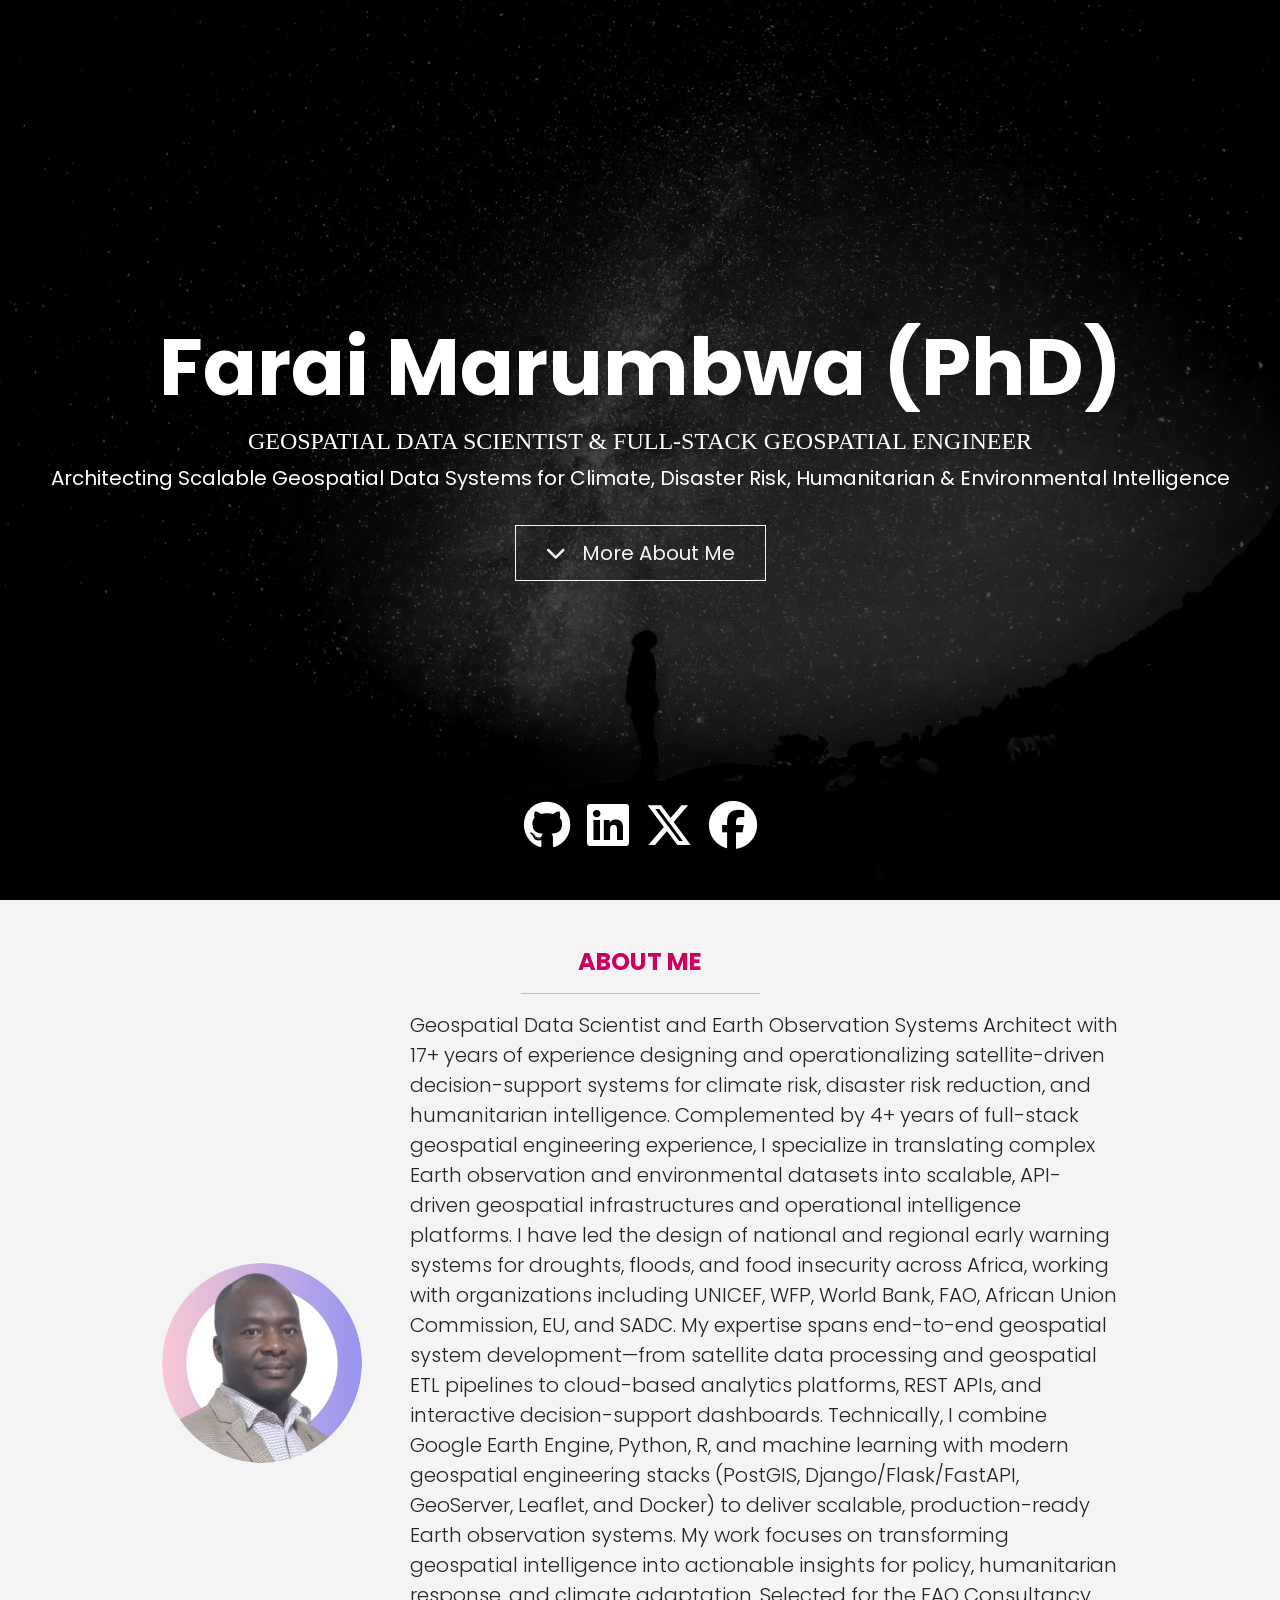
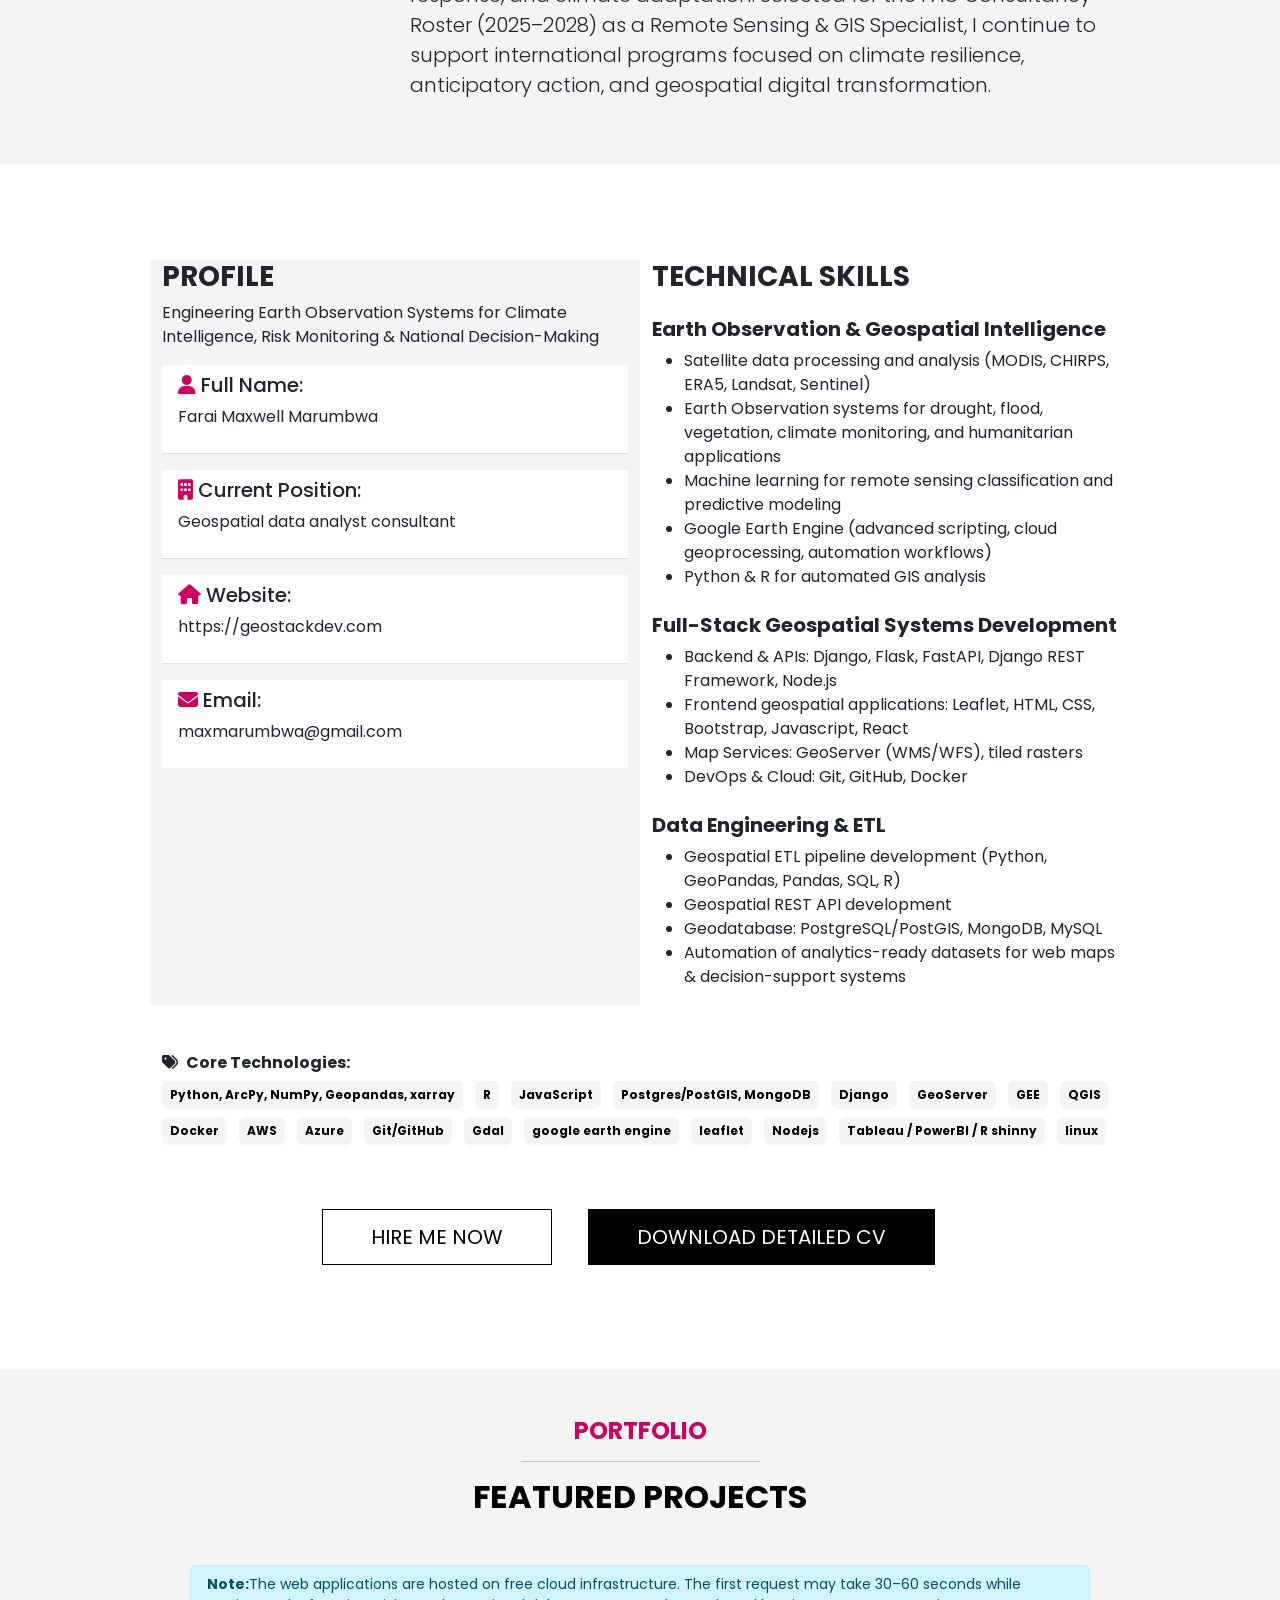
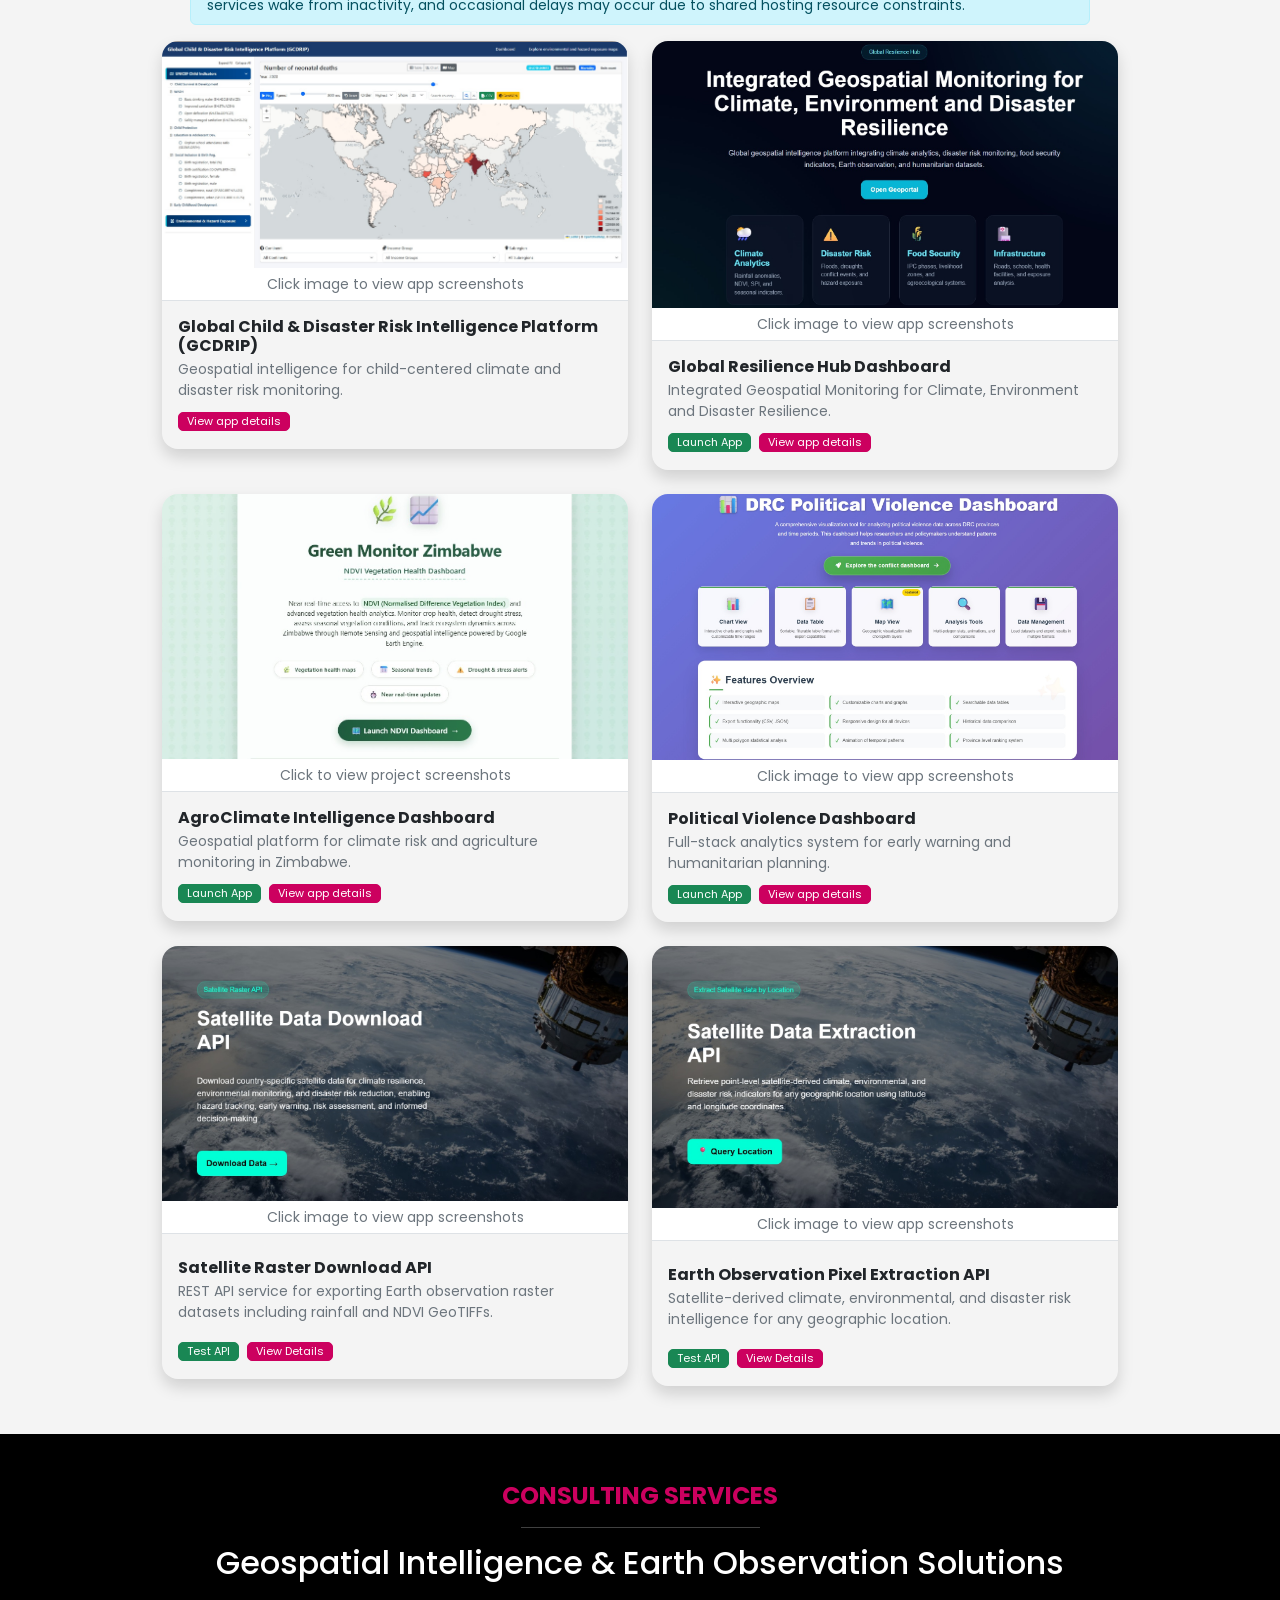
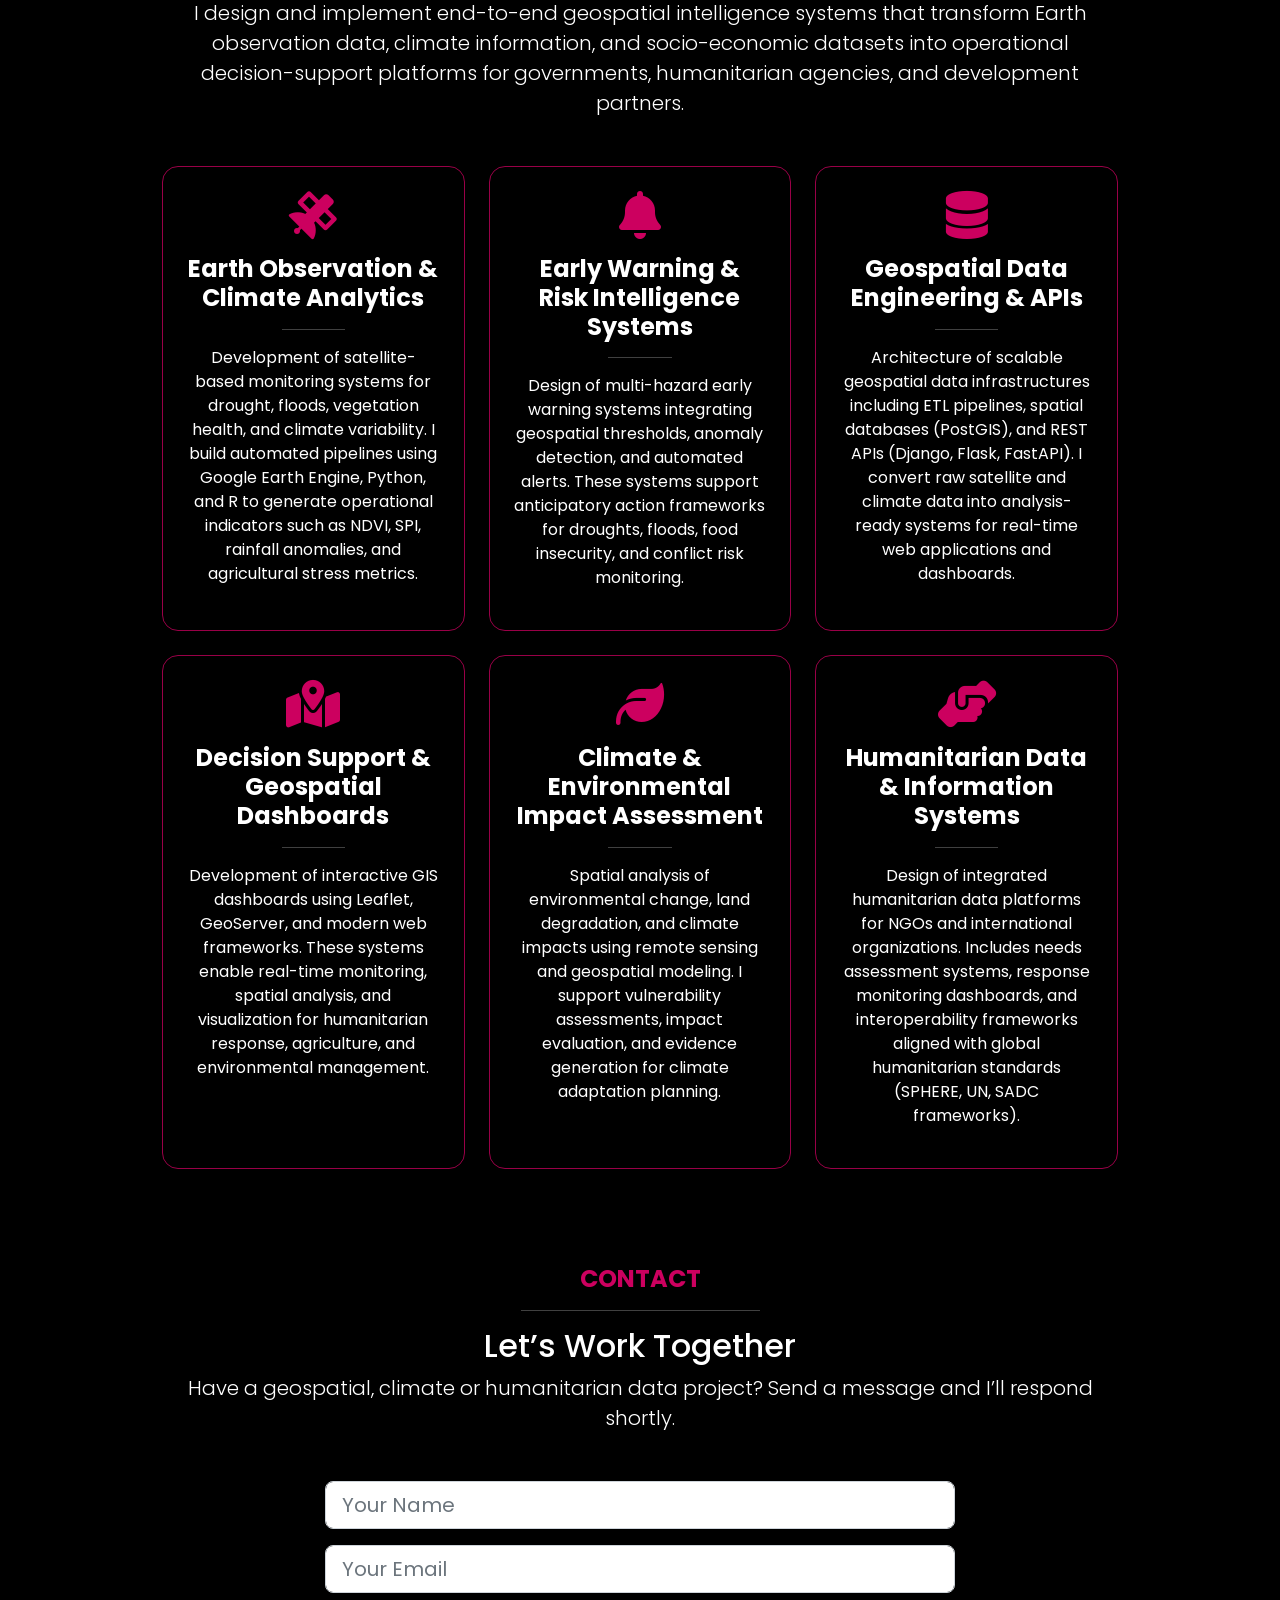
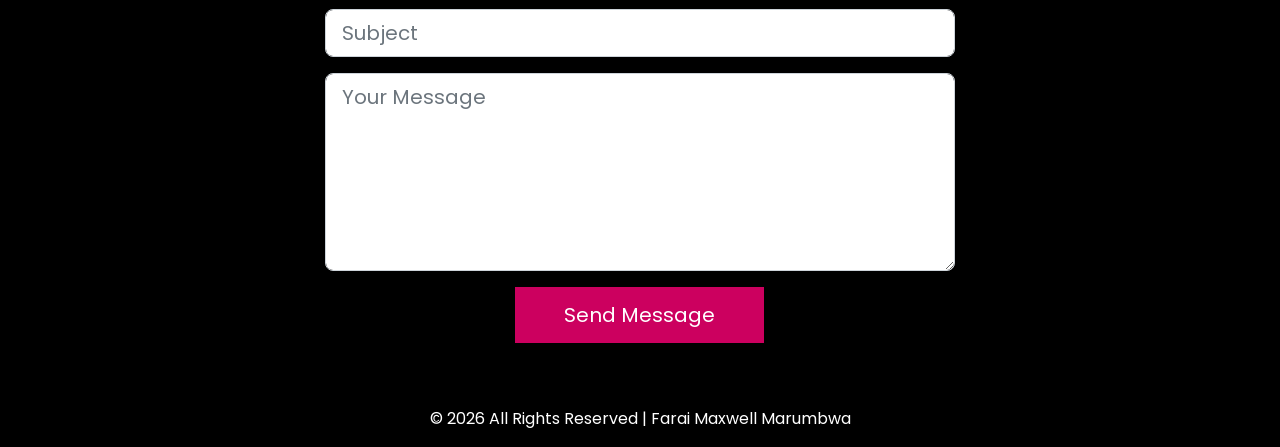
==== commit e1da0165: "update modals" ====
--- a/index.html
+++ b/index.html
@@ -239,7 +239,8 @@
           <div class="project shadow rounded-4 overflow-hidden">
 
             <!-- MAIN IMAGE (CLICKABLE) -->
-            <a href="images/portfolio7/main.jpg" data-lightbox="project7" data-title="Global resilience hub dashboard">
+            <a href="images/portfolio7/project1.jpg" data-lightbox="project7"
+              data-title="Global resilience hub dashboard">
               <img src="images/portfolio7/project1.jpg" class="img-fluid">
             </a>
 
@@ -249,7 +250,6 @@
             </div>
 
             <!-- HIDDEN GALLERY IMAGES -->
-            <a href="images/portfolio7/project1.jpg" data-lightbox="project7"></a>
             <a href="images/portfolio7/project2.jpg" data-lightbox="project7"></a>
             <a href="images/portfolio7/project3.jpg" data-lightbox="project7"></a>
             <a href="images/portfolio7/project4.jpg" data-lightbox="project7"></a>
@@ -263,7 +263,7 @@
               <p class="small text-muted mb-2">
                 Geospatial intelligence for child-centered climate and disaster risk monitoring.
               </p>
-              <a href="#" target="_blank" class="btn btn-success btn-sm me-1">Launch App</a>
+              <!-- <a href="#" target="_blank" class="btn btn-success btn-sm me-1">Launch App</a> -->
               <button class="btn btn-primary btn-sm" data-bs-toggle="modal" data-bs-target="#project7Modal">
                 View app details
               </button>
@@ -661,26 +661,31 @@
 
         <div class="modal-body small">
           <p>
-            The <strong>Global Child & Disaster Risk Intelligence Platform (GCDRIP)</strong> is an advanced
-            geospatial and statistical decision-support system developed to monitor, analyze, and visualize
-            climate-related hazards, environmental conditions, and child vulnerability indicators. The platform
-            integrates satellite Earth Observation data, global climate datasets, and UNICEF child welfare
-            indicators to provide near real-time insights into environmental risks affecting children.
+            The <strong> Global Child & Disaster Risk Intelligence Platform (GCDRIP)</strong> is an integrated
+            geospatial decision-support system developed to monitor child well-being, environmental hazards,
+            climate risks, and disaster vulnerability through interactive maps, statistical dashboards,
+            and Earth Observation data. The platform combines UNICEF SDMX indicators with climate,
+            environmental, and hazard datasets to help governments, humanitarian organizations,
+            researchers, and development partners identify vulnerable populations, assess risks,
+            and support evidence-based planning for child resilience and sustainable development
           </p>
 
           <h6 class="fw-bold mt-3">Key Features</h6>
           <ul>
-            <li>baseline Environmental and climatic data visualization</li>
-            <li>Interactive Leaflet maps</li>
-            <li>NDVI & rainfall anomaly detection</li>
-            <li>AOI-based analysis tools</li>
-            <li>Time-series chart generation</li>
+            <li>Interactive UNICEF SDMX indicator dashboards</li>
+            <li>Environmental and hazard exposure mapping</li>
+            <li>Multi-layer geospatial visualization using Leaflet</li>
+            <li>Raster viewer with identify, split-screen comparison and animation tools</li>
+            <li>Time-series analysis and zonal statistics</li>
+            <li>Climate, disaster risk and child vulnerability analytics</li>
+            <li>Decision-support tools for policy and humanitarian planning</li>
           </ul>
 
           <h6 class="fw-bold mt-3">Technical Architecture</h6>
           <ul>
-            <li><strong>Backend:</strong> Django</li>
-            <li><strong>Frontend:</strong> Leaflet, JavaScript</li>
+            <li><strong>Backend:</strong> Django, Python REST Services</li>
+            <li><strong>Geospatial:</strong> GDAL & Rasterio</li>
+            <li><strong>Frontend:</strong> HTML5, Bootstrap 5, JavaScript, Leaflet, Chart.js</li>
           </ul>
         </div>
 
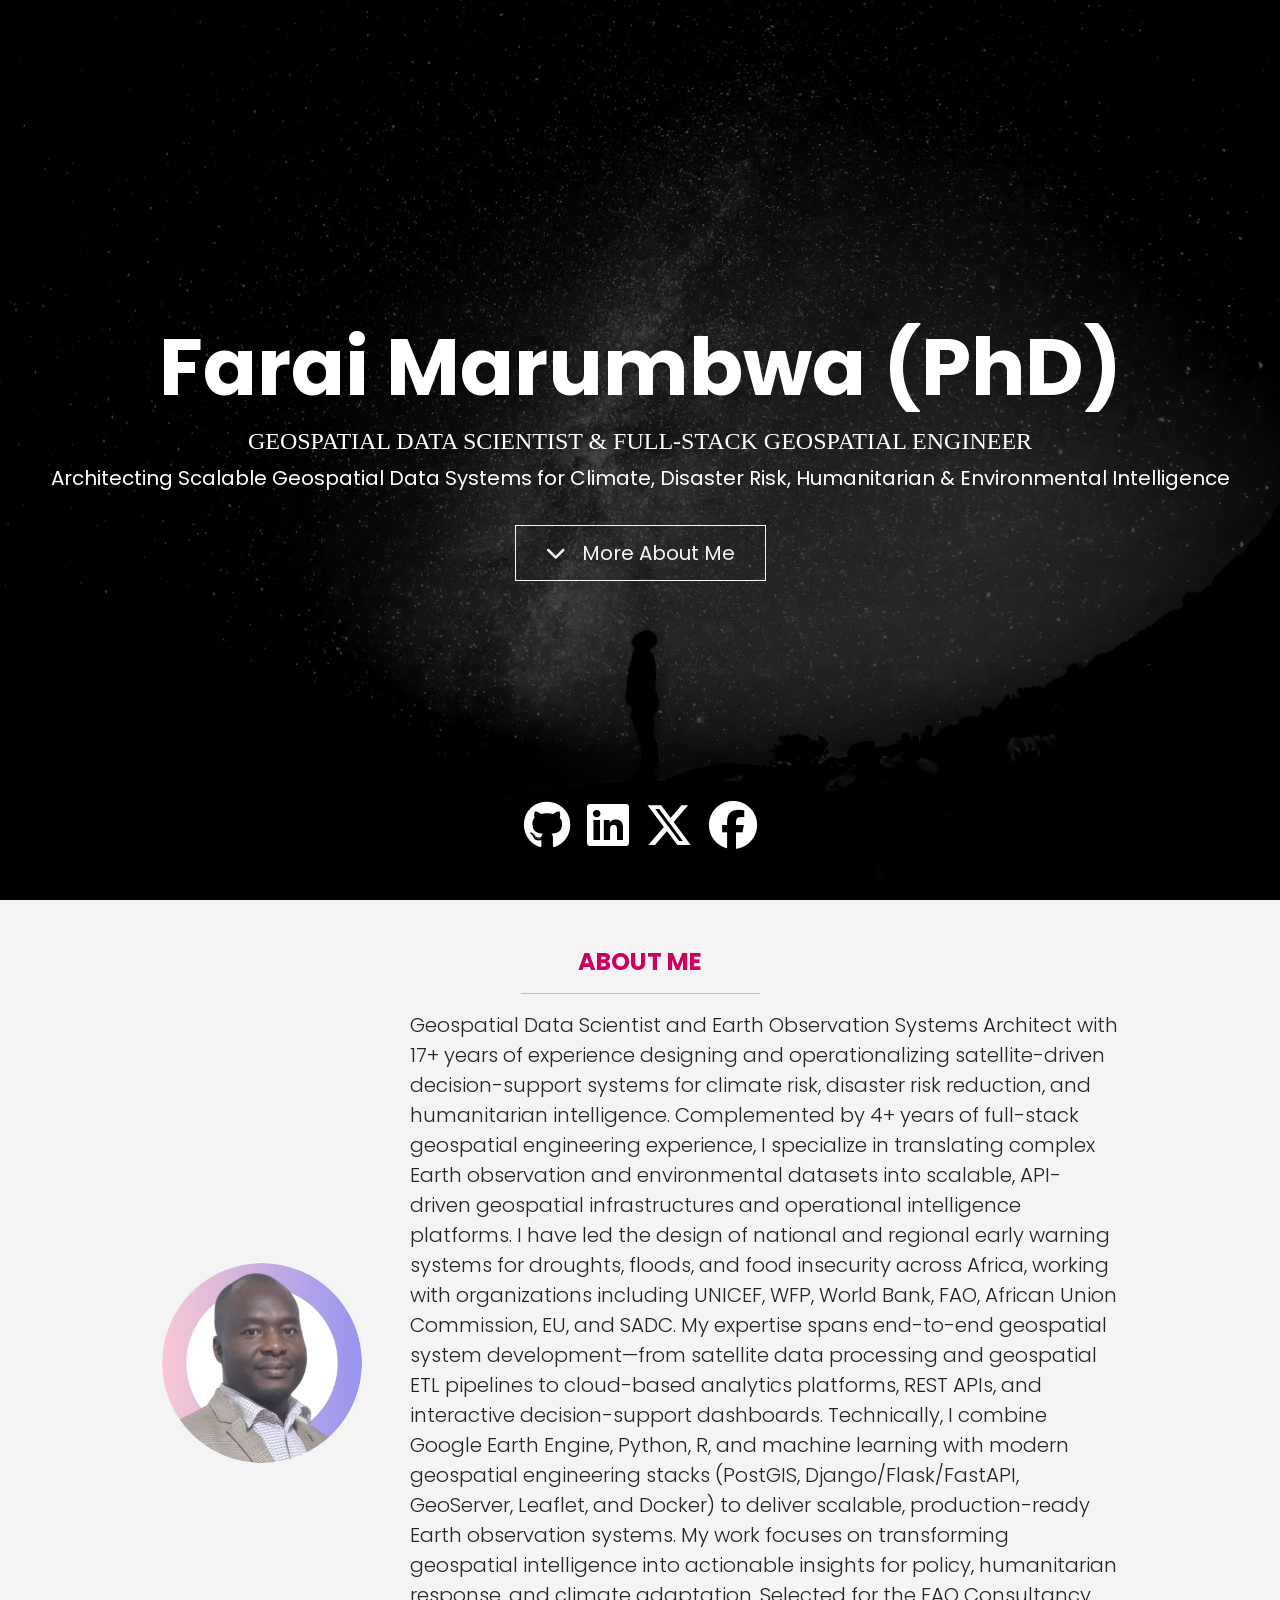
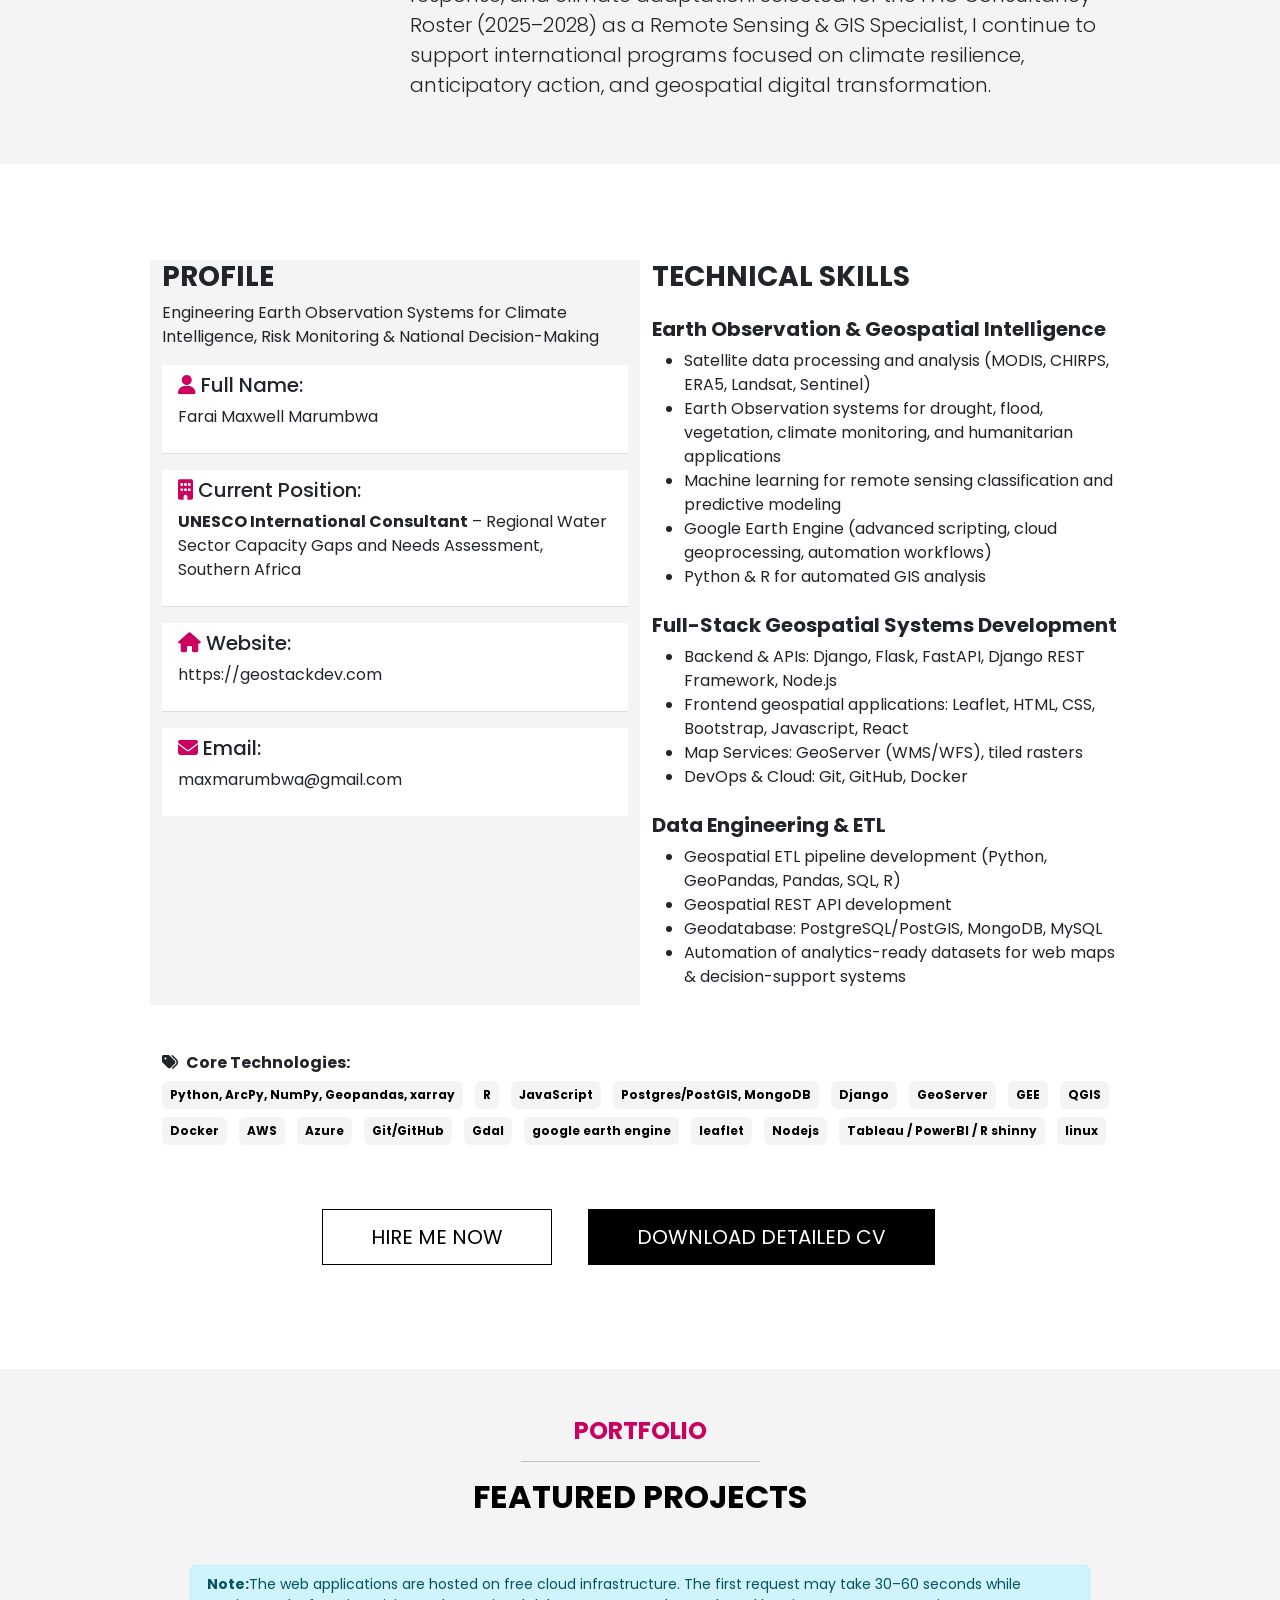
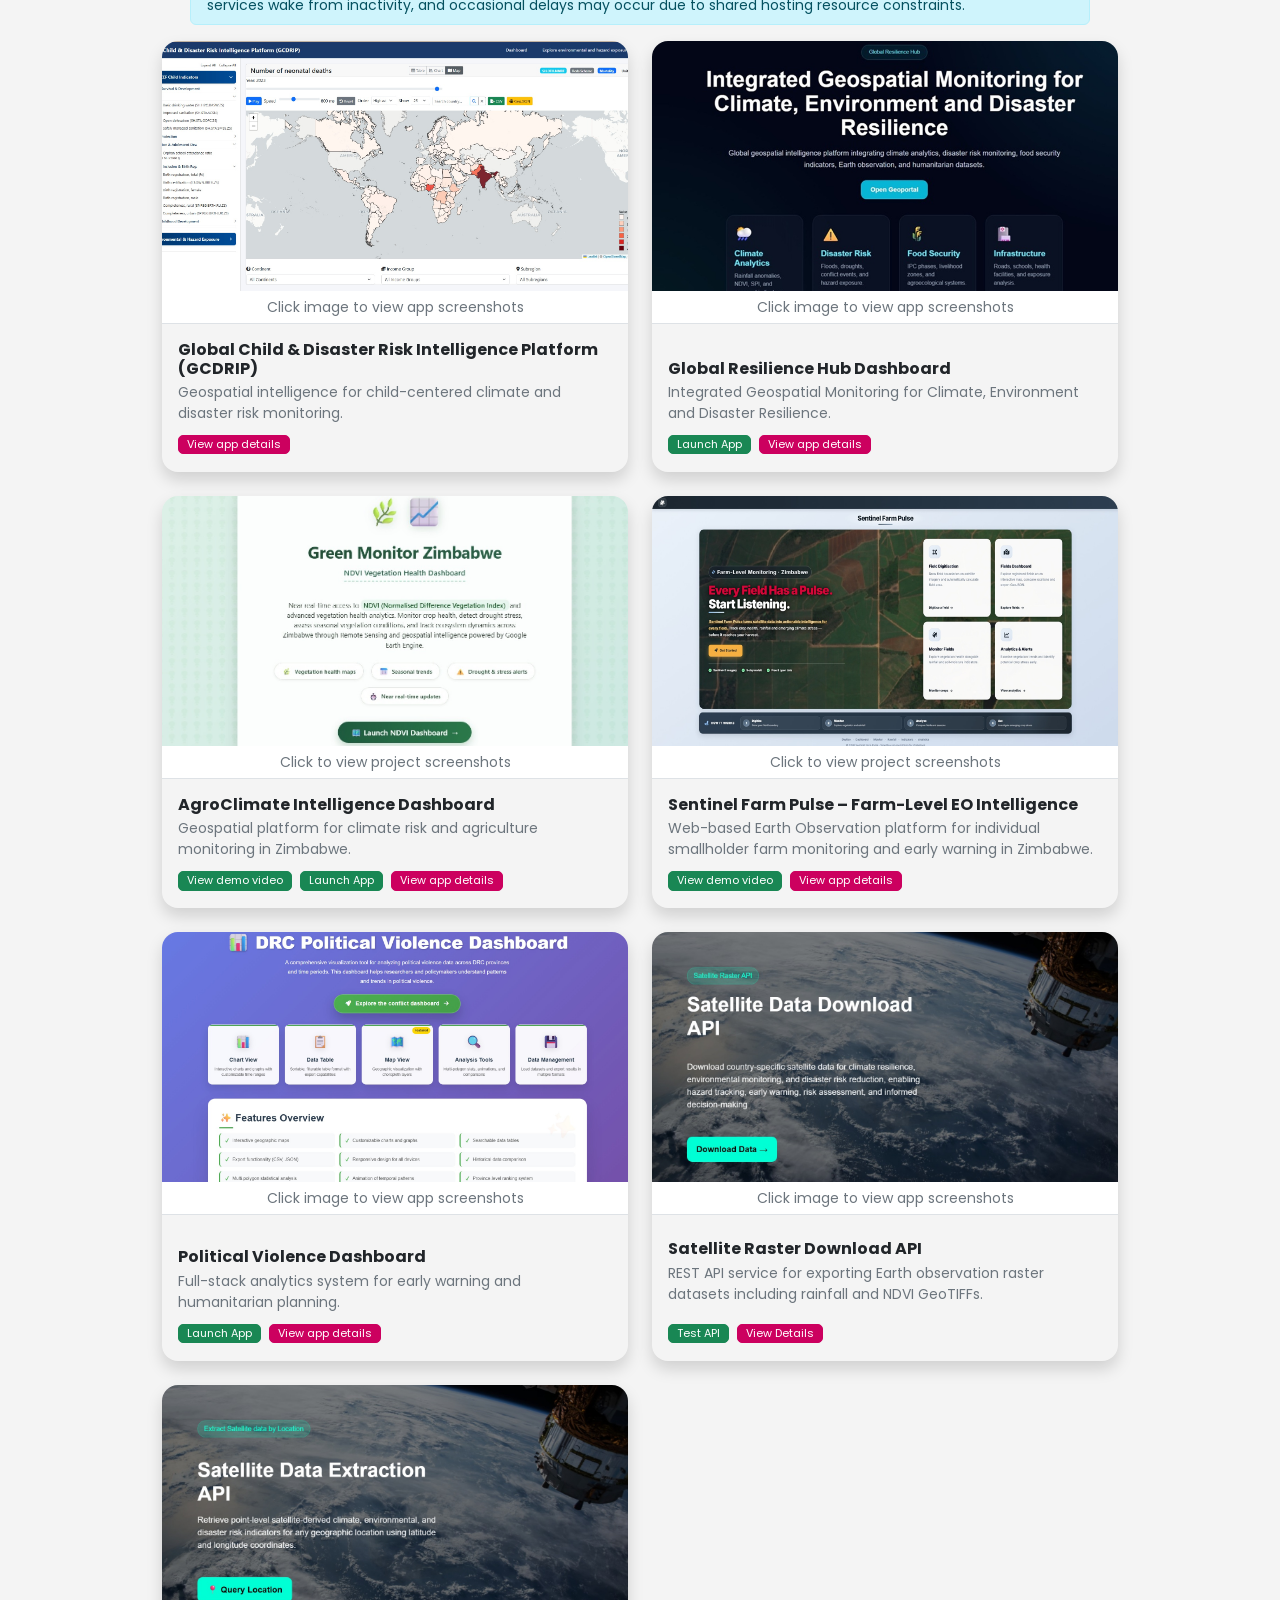
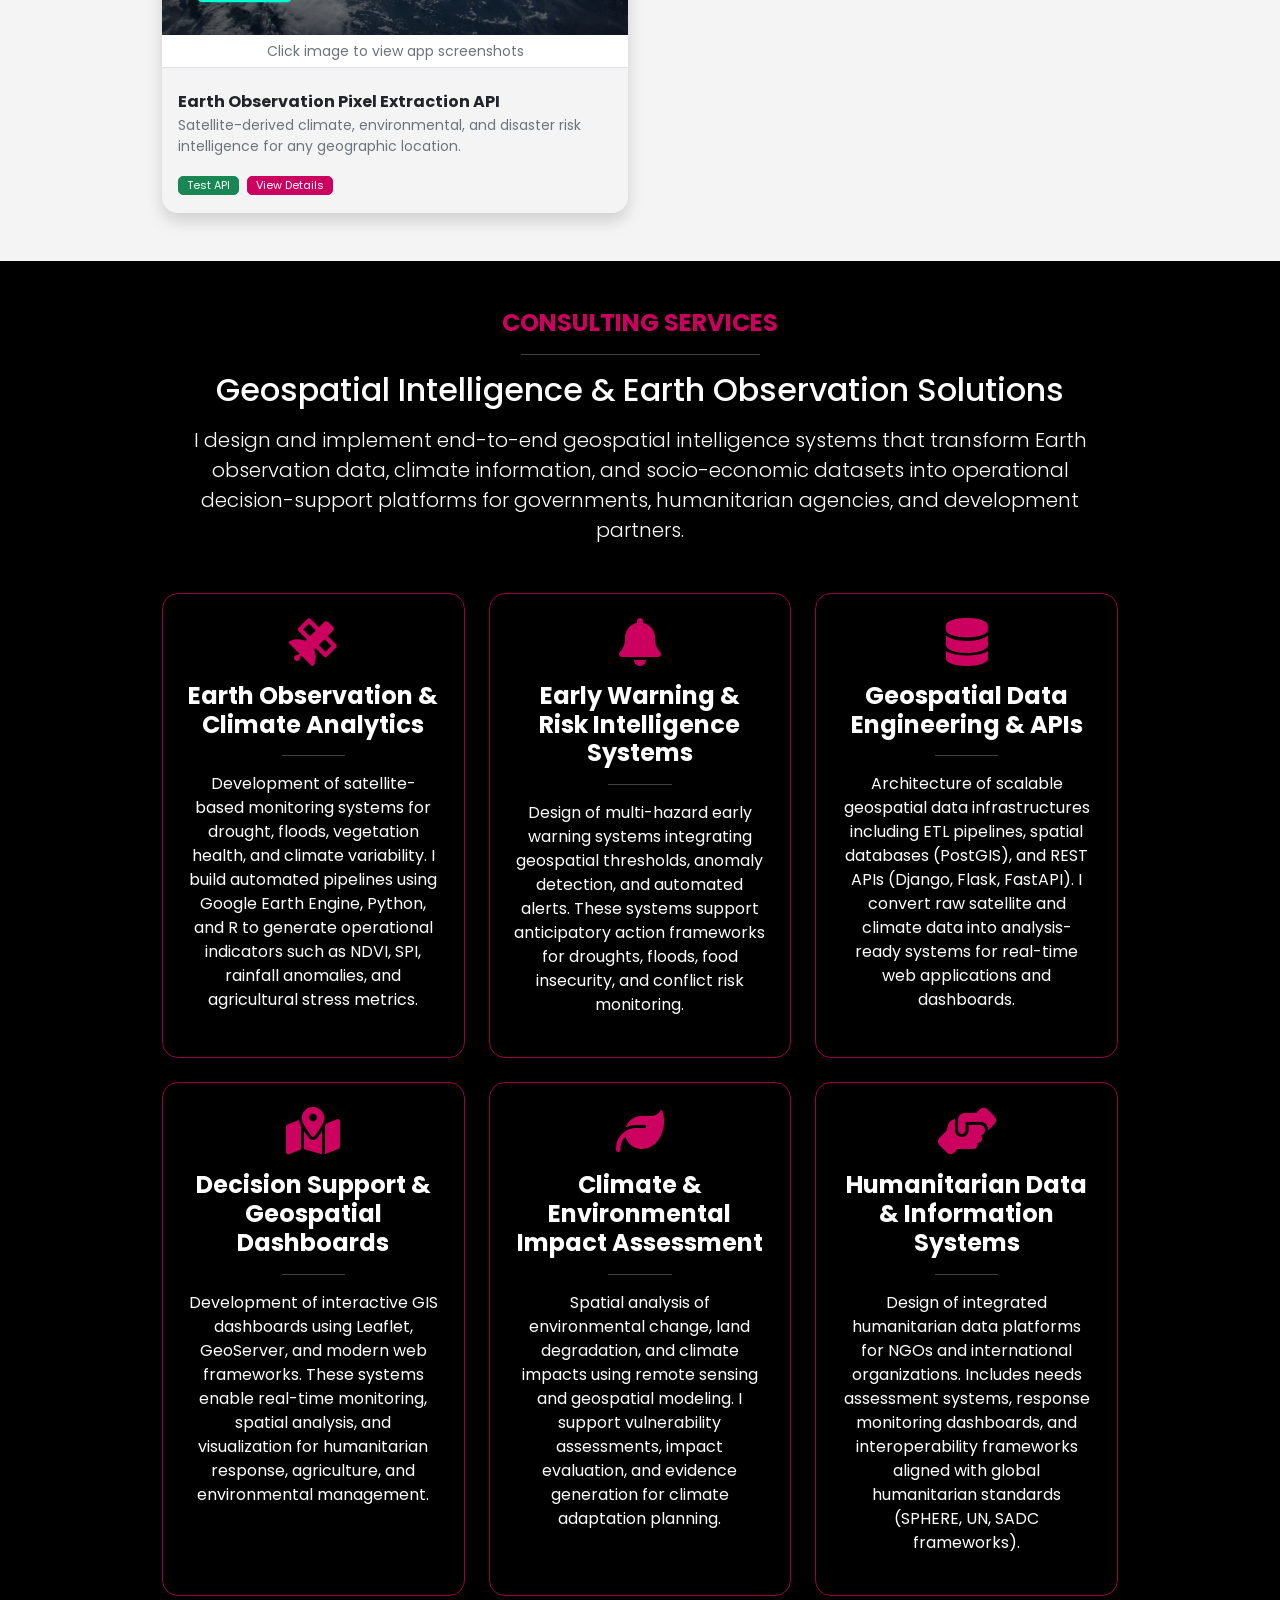
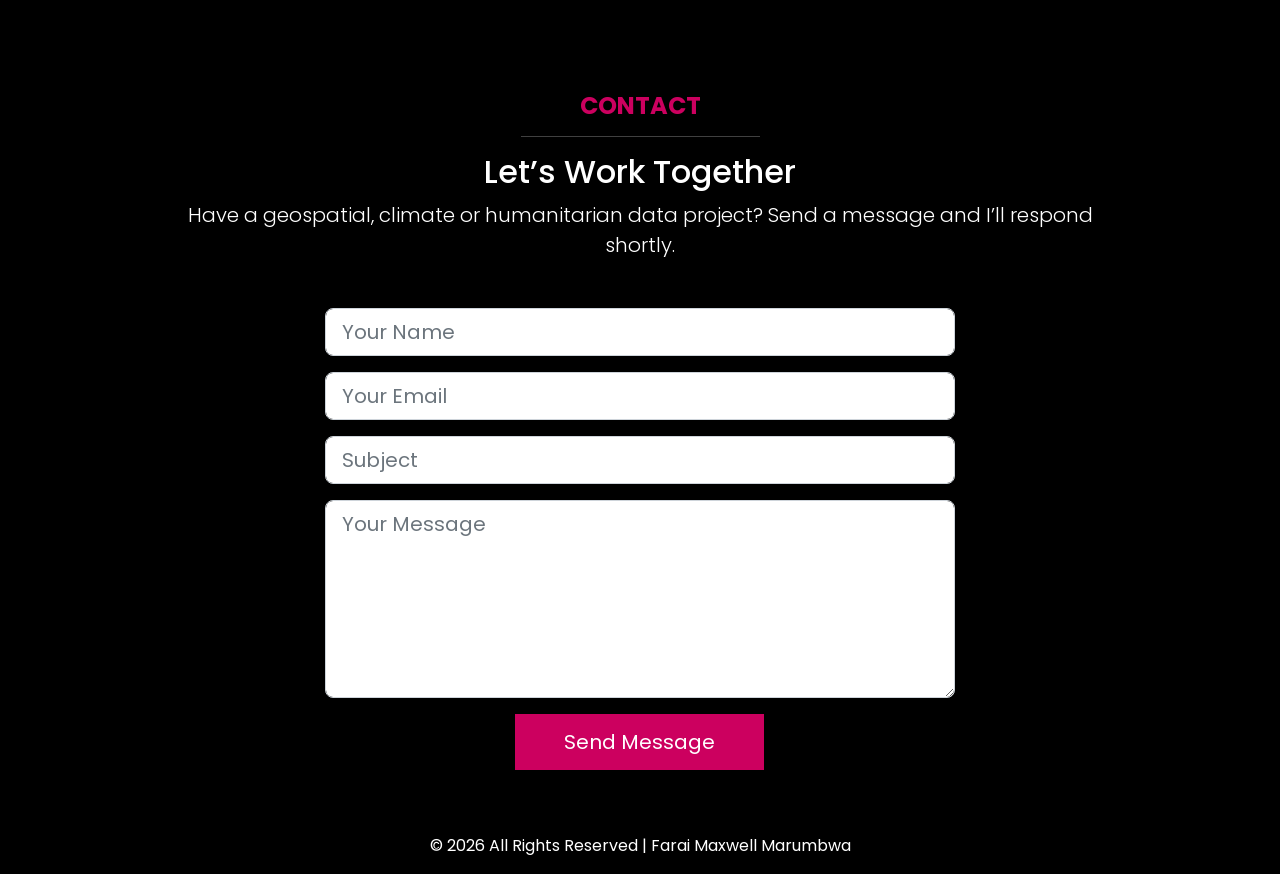
==== commit f8eed748: "added sentinel farm pulse" ====
--- a/index.html
+++ b/index.html
@@ -15,6 +15,26 @@
   <link rel="stylesheet" href="css/styles.css" />
   <link rel="stylesheet" href="https://cdnjs.cloudflare.com/ajax/libs/font-awesome/6.5.1/css/all.min.css" />
   <title>Farai Maxwell Marumbwa (PhD) | Geospatial data scientist & Web Developer</title>
+
+  <!-- ADDED CUSTOM CSS FOR UNIFORM IMAGES -->
+  <style>
+    .project-img-wrapper {
+      height: 250px;
+      /* Fixed height for all images */
+      width: 100%;
+      overflow: hidden;
+      position: relative;
+    }
+
+    .project-img-wrapper img {
+      width: 100%;
+      height: 100%;
+      object-fit: cover;
+      /* Ensures image covers the area without stretching */
+      object-position: top center;
+      /* Keeps the top of the image visible */
+    }
+  </style>
 </head>
 
 <body>
@@ -119,7 +139,8 @@
               <h5 class="text-transform">
                 <i class="fas fa-building text-primary"></i> Current Position:
               </h5>
-              <p>Geospatial data analyst consultant</p>
+              <p><b>UNESCO International Consultant</b> – Regional Water Sector Capacity Gaps and Needs Assessment,
+                Southern Africa</p>
             </li>
             <li class="list-group-item mb-3">
               <h5 class="text-transform">
@@ -194,7 +215,7 @@
         <div class="row mt-5 text-center">
           <div class="col-12">
             <a href="#" class="btn btn-outline-dark btn-lg text-uppercase px-5 mx-3 my-2">Hire Me Now</a>
-            <a href="static/CV_Farai_Marumbwa_4_Apr_humanitariam_IM_2026_3p.docx"
+            <a href="static/CV_Farai_Marumbwa_27_Jul_GIS_8p.docx"
               class="btn btn-dark btn-lg text-uppercase px-5 mx-3 my-2">Download detailed CV</a>
           </div>
         </div>
@@ -236,13 +257,15 @@
 
         <!-- PROJECT 7 -->
         <div class="col">
-          <div class="project shadow rounded-4 overflow-hidden">
-
-            <!-- MAIN IMAGE (CLICKABLE) -->
-            <a href="images/portfolio7/project1.jpg" data-lightbox="project7"
-              data-title="Global resilience hub dashboard">
-              <img src="images/portfolio7/project1.jpg" class="img-fluid">
-            </a>
+          <div class="project shadow rounded-4 overflow-hidden d-flex flex-column h-100">
+
+            <!-- MAIN IMAGE (CLICKABLE) WITH WRAPPER -->
+            <div class="project-img-wrapper">
+              <a href="images/portfolio7/project1.jpg" data-lightbox="project7"
+                data-title="Global resilience hub dashboard">
+                <img src="images/portfolio7/project1.jpg" class="img-fluid">
+              </a>
+            </div>
 
             <!-- CLICK HINT -->
             <div class="text-center bg-white py-1 border-bottom">
@@ -258,7 +281,7 @@
             <a href="images/portfolio7/project7.jpg" data-lightbox="project7"></a>
             <a href="images/portfolio7/project8.jpg" data-lightbox="project7"></a>
 
-            <div class="p-3">
+            <div class="p-3 mt-auto">
               <h6 class="fw-bold mb-1">Global Child & Disaster Risk Intelligence Platform (GCDRIP)</h6>
               <p class="small text-muted mb-2">
                 Geospatial intelligence for child-centered climate and disaster risk monitoring.
@@ -274,13 +297,15 @@
 
         <!-- PROJECT 3 -->
         <div class="col">
-          <div class="project shadow rounded-4 overflow-hidden">
-
-            <!-- MAIN IMAGE (CLICKABLE) -->
-            <a href="images/portfolio3/project1.jpg" data-lightbox="project3"
-              data-title="Global resilience hub dashboard">
-              <img src="images/portfolio3/project1.jpg" class="img-fluid">
-            </a>
+          <div class="project shadow rounded-4 overflow-hidden d-flex flex-column h-100">
+
+            <!-- MAIN IMAGE (CLICKABLE) WITH WRAPPER -->
+            <div class="project-img-wrapper">
+              <a href="images/portfolio3/project1.jpg" data-lightbox="project3"
+                data-title="Global resilience hub dashboard">
+                <img src="images/portfolio3/project1.jpg" class="img-fluid">
+              </a>
+            </div>
 
             <!-- CLICK HINT -->
             <div class="text-center bg-white py-1 border-bottom">
@@ -296,7 +321,7 @@
             <a href="images/portfolio3/project7.jpg" data-lightbox="project3"></a>
             <a href="images/portfolio3/project8.jpg" data-lightbox="project3"></a>
 
-            <div class="p-3">
+            <div class="p-3 mt-auto">
               <h6 class="fw-bold mb-1">Global Resilience Hub Dashboard</h6>
               <p class="small text-muted mb-2">
                 Integrated Geospatial Monitoring for Climate, Environment and Disaster Resilience.
@@ -313,13 +338,15 @@
 
         <!-- PROJECT 2 -->
         <div class="col">
-          <div class="project shadow rounded-4 overflow-hidden">
-
-            <!-- MAIN IMAGE (CLICKABLE) -->
-            <a href="images/portfolio2/project1.jpg" data-lightbox="project2"
-              data-title="AgroClimate Intelligence Dashboard">
-              <img src="images/portfolio2/project1.jpg" class="img-fluid">
-            </a>
+          <div class="project shadow rounded-4 overflow-hidden d-flex flex-column h-100">
+
+            <!-- MAIN IMAGE (CLICKABLE) WITH WRAPPER -->
+            <div class="project-img-wrapper">
+              <a href="images/portfolio2/project1.jpg" data-lightbox="project2"
+                data-title="AgroClimate Intelligence Dashboard">
+                <img src="images/portfolio2/project1.jpg" class="img-fluid">
+              </a>
+            </div>
 
             <!-- CLICK HINT -->
             <div class="text-center bg-white py-1 border-bottom">
@@ -334,12 +361,13 @@
             <a href="images/portfolio2/project6.jpg" data-lightbox="project2"></a>
 
 
-            <div class="p-3">
+            <div class="p-3 mt-auto">
               <h6 class="fw-bold mb-1">AgroClimate Intelligence Dashboard</h6>
               <p class="small text-muted mb-2">
                 Geospatial platform for climate risk and agriculture monitoring in Zimbabwe.
               </p>
-
+              <a href="https://youtu.be/KpdNjaamjxw" target="_blank" class="btn btn-success btn-sm me-1">View demo
+                video</a>
               <a href="https://green-monitor-zw.onrender.com" target="_blank" class="btn btn-success btn-sm me-1">Launch
                 App</a>
               <button class="btn btn-primary btn-sm" data-bs-toggle="modal" data-bs-target="#project2Modal">
@@ -350,16 +378,58 @@
           </div>
         </div>
 
+        <!-- PROJECT 2b -->
+        <div class="col">
+          <div class="project shadow rounded-4 overflow-hidden d-flex flex-column h-100">
+
+            <!-- MAIN IMAGE (CLICKABLE) WITH WRAPPER -->
+            <div class="project-img-wrapper">
+              <a href="images/portfolio2b/project1.jpg" data-lightbox="project2b"
+                data-title="AgroClimate Intelligence Dashboard">
+                <img src="images/portfolio2b/project1.jpg" class="img-fluid">
+              </a>
+            </div>
+
+            <!-- CLICK HINT -->
+            <div class="text-center bg-white py-1 border-bottom">
+              <small class="text-muted">Click to view project screenshots</small>
+            </div>
+
+            <!-- HIDDEN GALLERY IMAGES -->
+            <a href="images/portfolio2b/project2.jpg" data-lightbox="project2"></a>
+            <a href="images/portfolio2b/project3.jpg" data-lightbox="project2b"></a>
+            <a href="images/portfolio2b/project4.jpg" data-lightbox="project2b"></a>
+            <a href="images/portfolio2b/project5.jpg" data-lightbox="project2b"></a>
+            <a href="images/portfolio2b/project6.jpg" data-lightbox="project2b"></a>
+
+
+            <div class="p-3 mt-auto">
+              <h6 class="fw-bold mb-1">Sentinel Farm Pulse – Farm-Level EO Intelligence</h6>
+              <p class="small text-muted mb-2">
+                Web-based Earth Observation platform for individual smallholder farm monitoring and early warning in
+                Zimbabwe.
+              </p>
+              <a href="https://youtu.be/k9RfeoHXesQ" target="_blank" class="btn btn-success btn-sm me-1">View demo
+                video</a>
+              <button class="btn btn-primary btn-sm" data-bs-toggle="modal" data-bs-target="#project2bModal">
+                View app details
+              </button>
+            </div>
+
+          </div>
+        </div>
 
         <!-- PROJECT 1 -->
         <div class="col">
-          <div class="project shadow rounded-4 overflow-hidden">
-
-            <!-- MAIN IMAGE (CLICKABLE) -->
-            <a href="images/portfolio1/political-violence-main.jpg" data-lightbox="project1"
-              data-title="Political Violence Dashboard">
-              <img src="images/portfolio1/political-violence-main.jpg" class="img-fluid">
-            </a>
+          <div class="project shadow rounded-4 overflow-hidden d-flex flex-column h-100">
+
+            <!-- MAIN IMAGE (CLICKABLE) WITH WRAPPER -->
+            <div class="project-img-wrapper">
+              <a href="images/portfolio1/political-violence-main.jpg" data-lightbox="project1"
+                data-title="Political Violence Dashboard">
+                <img src="images/portfolio1/political-violence-main.jpg" class="img-fluid">
+              </a>
+            </div>
 
             <!-- CLICK HINT -->
             <div class="text-center bg-white py-1 border-bottom">
@@ -374,7 +444,7 @@
             <a href="images/portfolio1/project5.jpg" data-lightbox="project1"></a>
             <a href="images/portfolio1/project6.jpg" data-lightbox="project1"></a>
 
-            <div class="p-3">
+            <div class="p-3 mt-auto">
               <h6 class="fw-bold mb-1">Political Violence Dashboard</h6>
               <p class="small text-muted mb-2">
                 Full-stack analytics system for early warning and humanitarian planning.
@@ -392,13 +462,15 @@
         <!-- API PROJECT 1 -->
         <div class="col">
 
-          <div class="project shadow rounded-4 overflow-hidden">
-
-            <a href="images/portfolio_API1/API-download raster.jpg" data-lightbox="project_API1">
-
-              <img src="images/portfolio_API1/API-download raster.jpg" class="img-fluid"
-                alt="Satellite Raster Download API">
-            </a>
+          <div class="project shadow rounded-4 overflow-hidden d-flex flex-column h-100">
+
+            <!-- MAIN IMAGE (CLICKABLE) WITH WRAPPER -->
+            <div class="project-img-wrapper">
+              <a href="images/portfolio_API1/API-download raster.jpg" data-lightbox="project_API1">
+                <img src="images/portfolio_API1/API-download raster.jpg" class="img-fluid"
+                  alt="Satellite Raster Download API">
+              </a>
+            </div>
 
             <!-- CLICK HINT -->
             <div class="text-center bg-white py-1 border-bottom">
@@ -410,7 +482,7 @@
             <a href="images/portfolio_API1/API-download2.jpg" data-lightbox="project_API1"></a>
 
 
-            <div class="p-3">
+            <div class="p-3 mt-auto">
 
               <h5 class="fw-bold">
                 <h6 class="fw-bold mb-1"> Satellite Raster Download API</h6>
@@ -442,15 +514,15 @@
         <!--API PROJECT 2 -->
         <div class="col">
 
-          <div class="project shadow rounded-4 overflow-hidden">
-
-            <a href="images/portfolio_API2/API2-pixel-stats.jpg" style="width:100%; height:100%; object-fit:cover;"
-              data-lightbox="project_API2">
-
-              <img src="images/portfolio_API2/API2-pixel-stats.jpg" class="img-fluid"
-                alt="Satellite Pixel Inspector API">
-
-            </a>
+          <div class="project shadow rounded-4 overflow-hidden d-flex flex-column h-100">
+
+            <!-- MAIN IMAGE (CLICKABLE) WITH WRAPPER -->
+            <div class="project-img-wrapper">
+              <a href="images/portfolio_API2/API2-pixel-stats.jpg" data-lightbox="project_API2">
+                <img src="images/portfolio_API2/API2-pixel-stats.jpg" class="img-fluid"
+                  alt="Satellite Pixel Inspector API">
+              </a>
+            </div>
 
             <!-- CLICK HINT -->
             <div class="text-center bg-white py-1 border-bottom">
@@ -463,7 +535,7 @@
             <a href="images/portfolio_API2/API2-out.jpg" data-lightbox="project_API2"></a>
             <a href="images/portfolio_API2/API2-output.jpg" data-lightbox="project_API2"></a>
 
-            <div class="p-3">
+            <div class="p-3 mt-auto">
 
               <h5 class="fw-bold">
                 <h6 class="fw-bold mb-1">Earth Observation Pixel Extraction API</h6>
@@ -603,6 +675,109 @@
       </div>
     </div>
   </div>
+
+
+
+  <!-- PROJECT 2b MODAL -->
+  <div class="modal fade" id="project2bModal" tabindex="-1">
+    <div class="modal-dialog modal-md modal-dialog-scrollable">
+      <div class="modal-content">
+
+        <div class="modal-header py-2">
+          <h6 class="fw-bold">Sentinel Farm Pulse – Farm-Level EO Intelligence</h6>
+          <button class="btn-close" data-bs-dismiss="modal"></button>
+        </div>
+
+        <div class="modal-body small">
+
+          <p>
+            <strong>Sentinel Farm Pulse</strong> is a web-based Earth Observation
+            and agricultural intelligence system being developed and tested in
+            Zimbabwe to monitor individual smallholder farms using satellite
+            imagery and geospatial analytics.
+          </p>
+
+          <p>
+            Africa's communal farming systems are characterized by thousands of
+            small, fragmented and irregularly shaped fields. Extracting reliable
+            satellite-derived information at individual farm level presents
+            challenges associated with mixed pixels, boundary effects and
+            geolocation uncertainty, even with Sentinel-2's 10 m spatial
+            resolution.
+          </p>
+
+          <p>
+            Sentinel Farm Pulse addresses this challenge by moving from
+            conventional administrative-area monitoring to individual
+            farm-level intelligence. The browser-based platform allows users
+            to digitize farm boundaries, record crop information and
+            automatically calculate farm areas without requiring desktop GIS
+            software or specialist GIS and Remote Sensing training.
+          </p>
+
+          <p>
+            Farm geometries are stored in PostGIS and linked to Sentinel-2
+            satellite observations and other environmental indicators.
+            NDVI is extracted for individual farms, enabling historical
+            vegetation monitoring, anomaly detection and threshold-based
+            alerts. The system brings farm boundaries, crop information,
+            vegetation conditions, rainfall and alert status together in
+            an integrated agricultural monitoring dashboard.
+          </p>
+
+          <h6 class="fw-bold mt-3">Key Features & Workflow</h6>
+          <ul>
+            <li>Browser-based farm boundary digitization</li>
+            <li>Automatic farm area calculation</li>
+            <li>Farm registration, crop type and attribute management</li>
+            <li>Spatial storage and management of farm geometries in PostGIS</li>
+            <li>Sentinel-2 satellite imagery integration</li>
+            <li>Individual farm-level NDVI extraction</li>
+            <li>Historical vegetation time-series analysis</li>
+            <li>Vegetation anomaly detection and monitoring</li>
+            <li>Rainfall and other environmental indicator integration</li>
+            <li>Threshold-based vegetation alerts</li>
+            <li>Centralized dashboard showing farm area, crop type,
+              latest NDVI, rainfall and alert status</li>
+          </ul>
+
+          <h6 class="fw-bold mt-3">AI-Assisted Farm Boundary Extraction</h6>
+          <p>
+            The next development phase will explore integrating the
+            Segment Anything Model (SAM) and SamGeo to support
+            AI-assisted field-boundary extraction. This will complement
+            manual digitization and potentially accelerate the mapping
+            of large numbers of fragmented smallholder farms.
+          </p>
+
+          <h6 class="fw-bold mt-3">Technical Architecture</h6>
+          <ul>
+            <li><strong>Backend:</strong> Django, Python</li>
+            <li><strong>Database:</strong> PostgreSQL, PostGIS</li>
+            <li><strong>Earth Observation:</strong> Sentinel-2, Google Earth Engine</li>
+            <li><strong>Frontend:</strong> HTML, CSS, JavaScript, Bootstrap</li>
+            <li><strong>Mapping:</strong> Leaflet</li>
+            <li><strong>Analytics:</strong> NDVI extraction, time-series analysis,
+              vegetation anomaly detection</li>
+            <li><strong>Planned AI Integration:</strong> Segment Anything Model
+              (SAM), SamGeo</li>
+          </ul>
+
+          <h6 class="fw-bold mt-3">Development Vision</h6>
+          <p>
+            Initially being developed and tested in Zimbabwe, Sentinel Farm
+            Pulse has a broader vision of supporting smallholder agricultural
+            monitoring across Africa through accessible, scalable and
+            farm-level Earth Observation intelligence.
+          </p>
+
+
+        </div>
+      </div>
+    </div>
+  </div>
+
+
 
   <!-- PROJECT 3 MODAL -->
   <div class="modal fade" id="project2Modal" tabindex="-1">
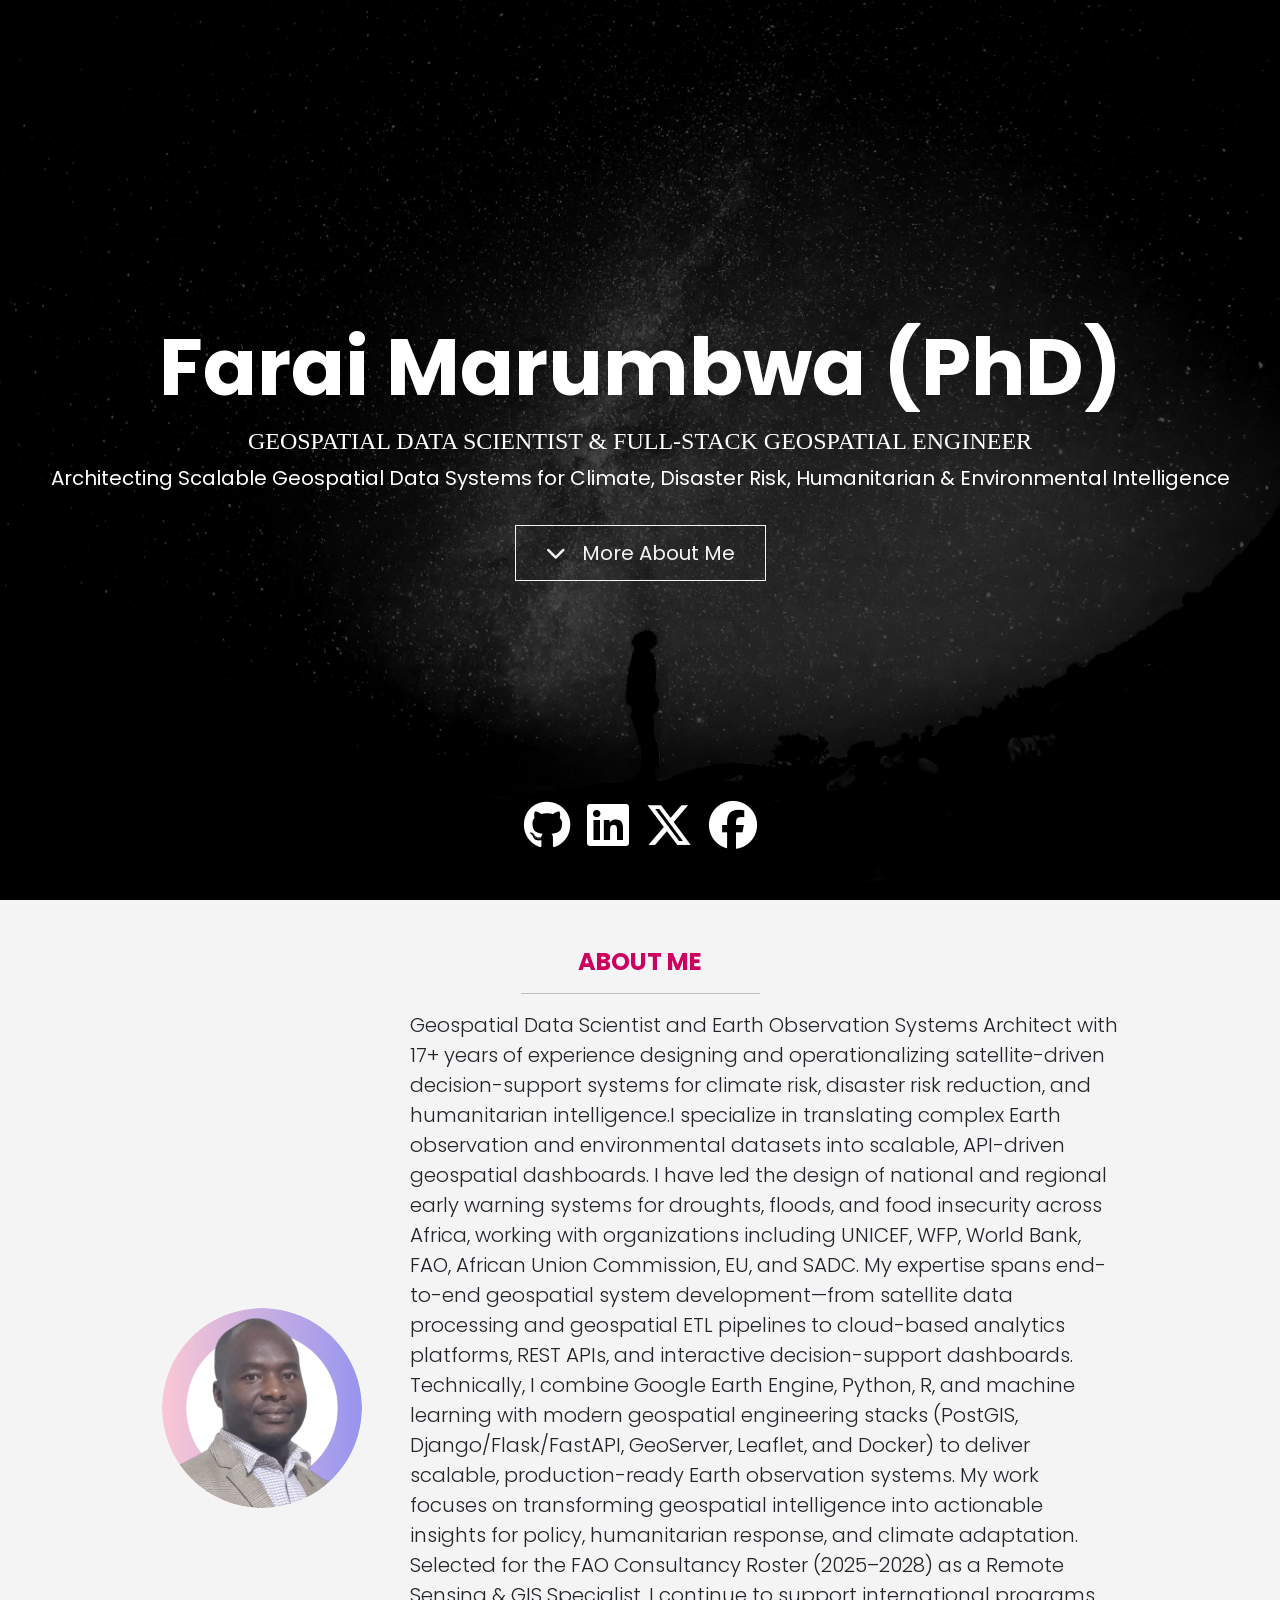
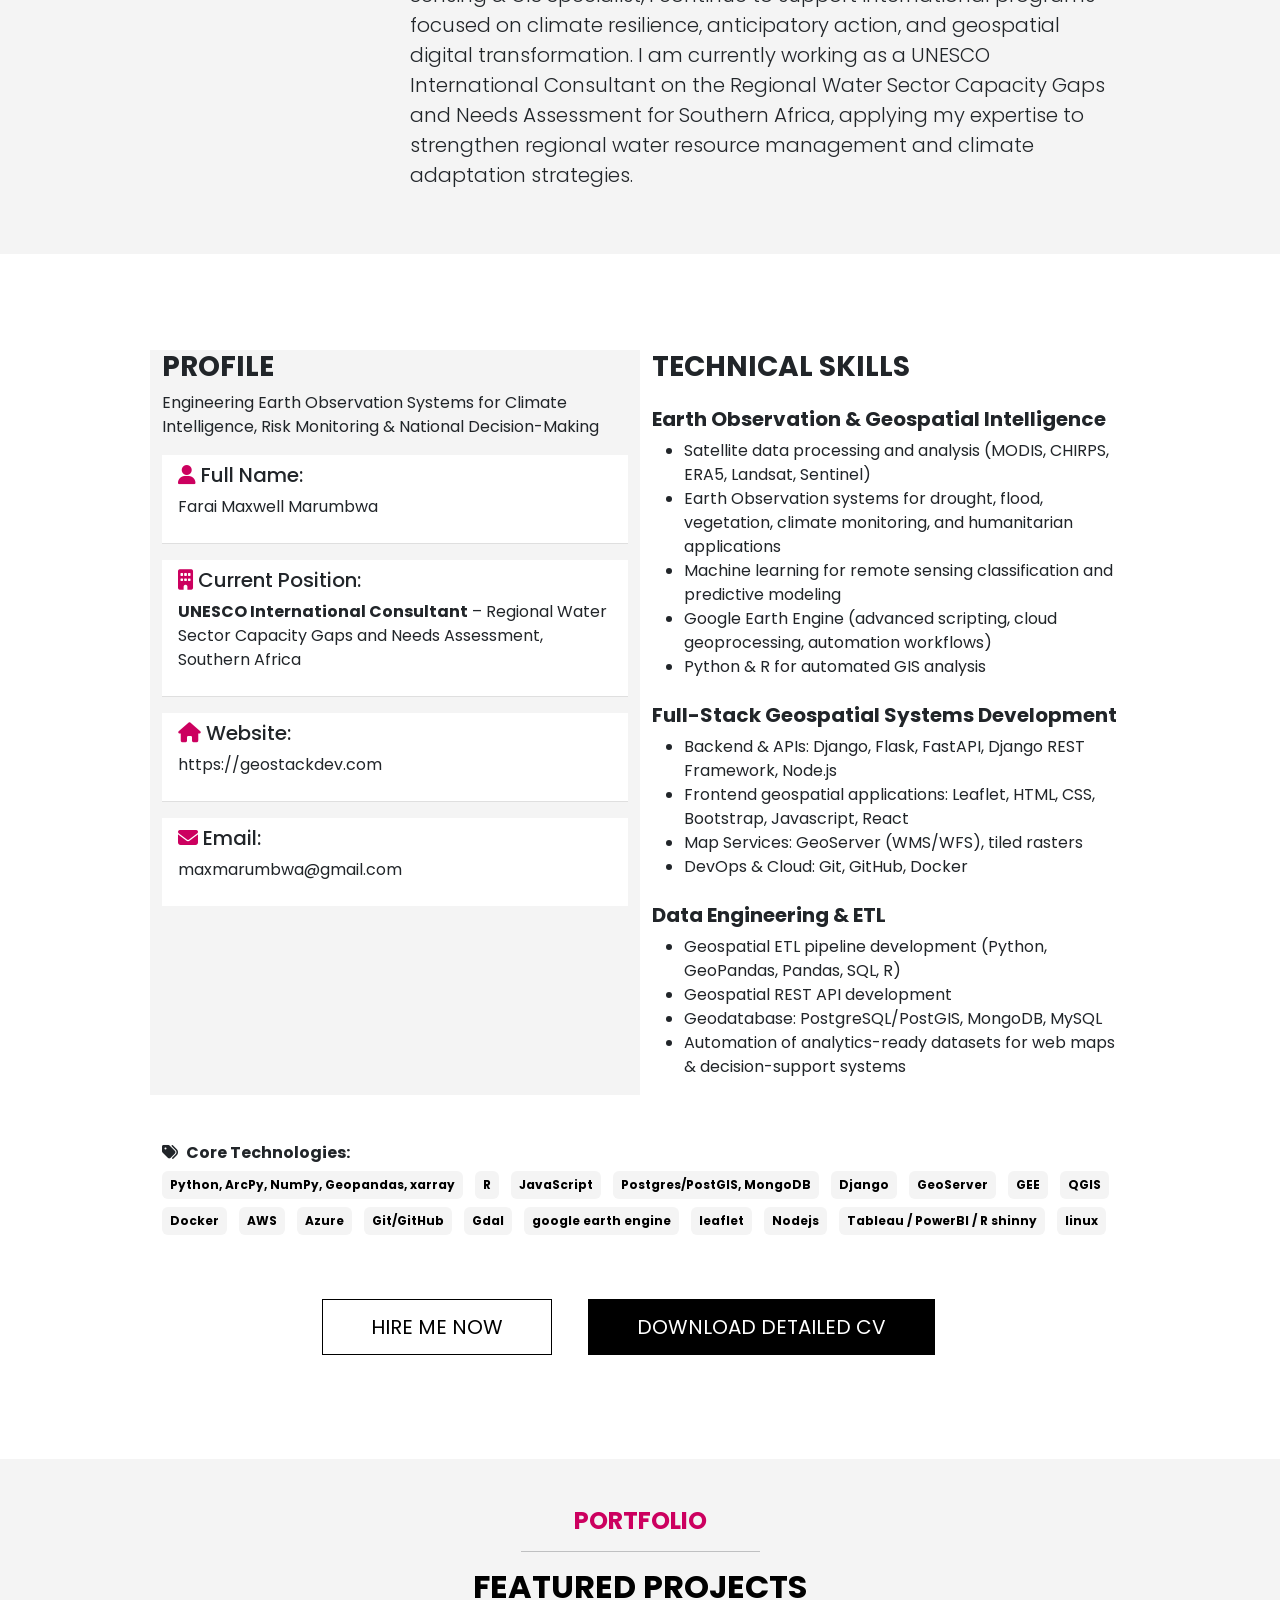
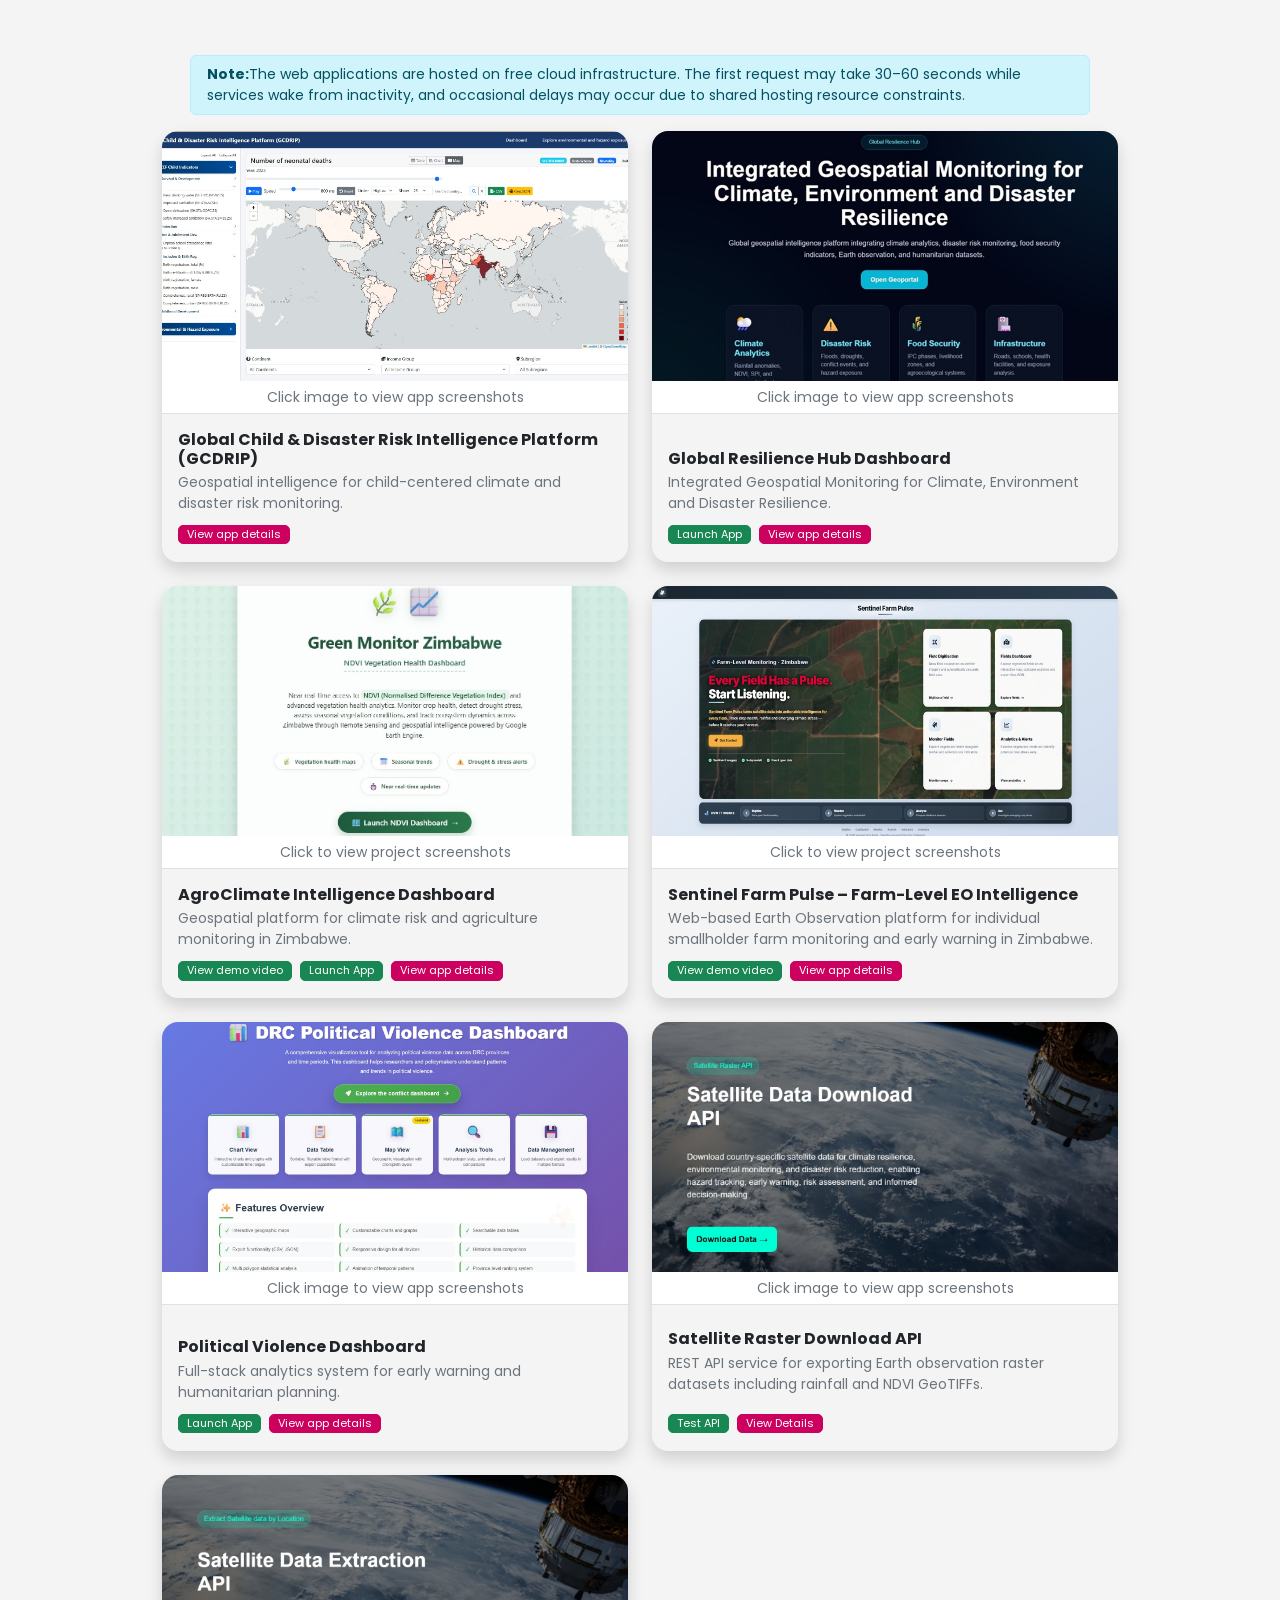
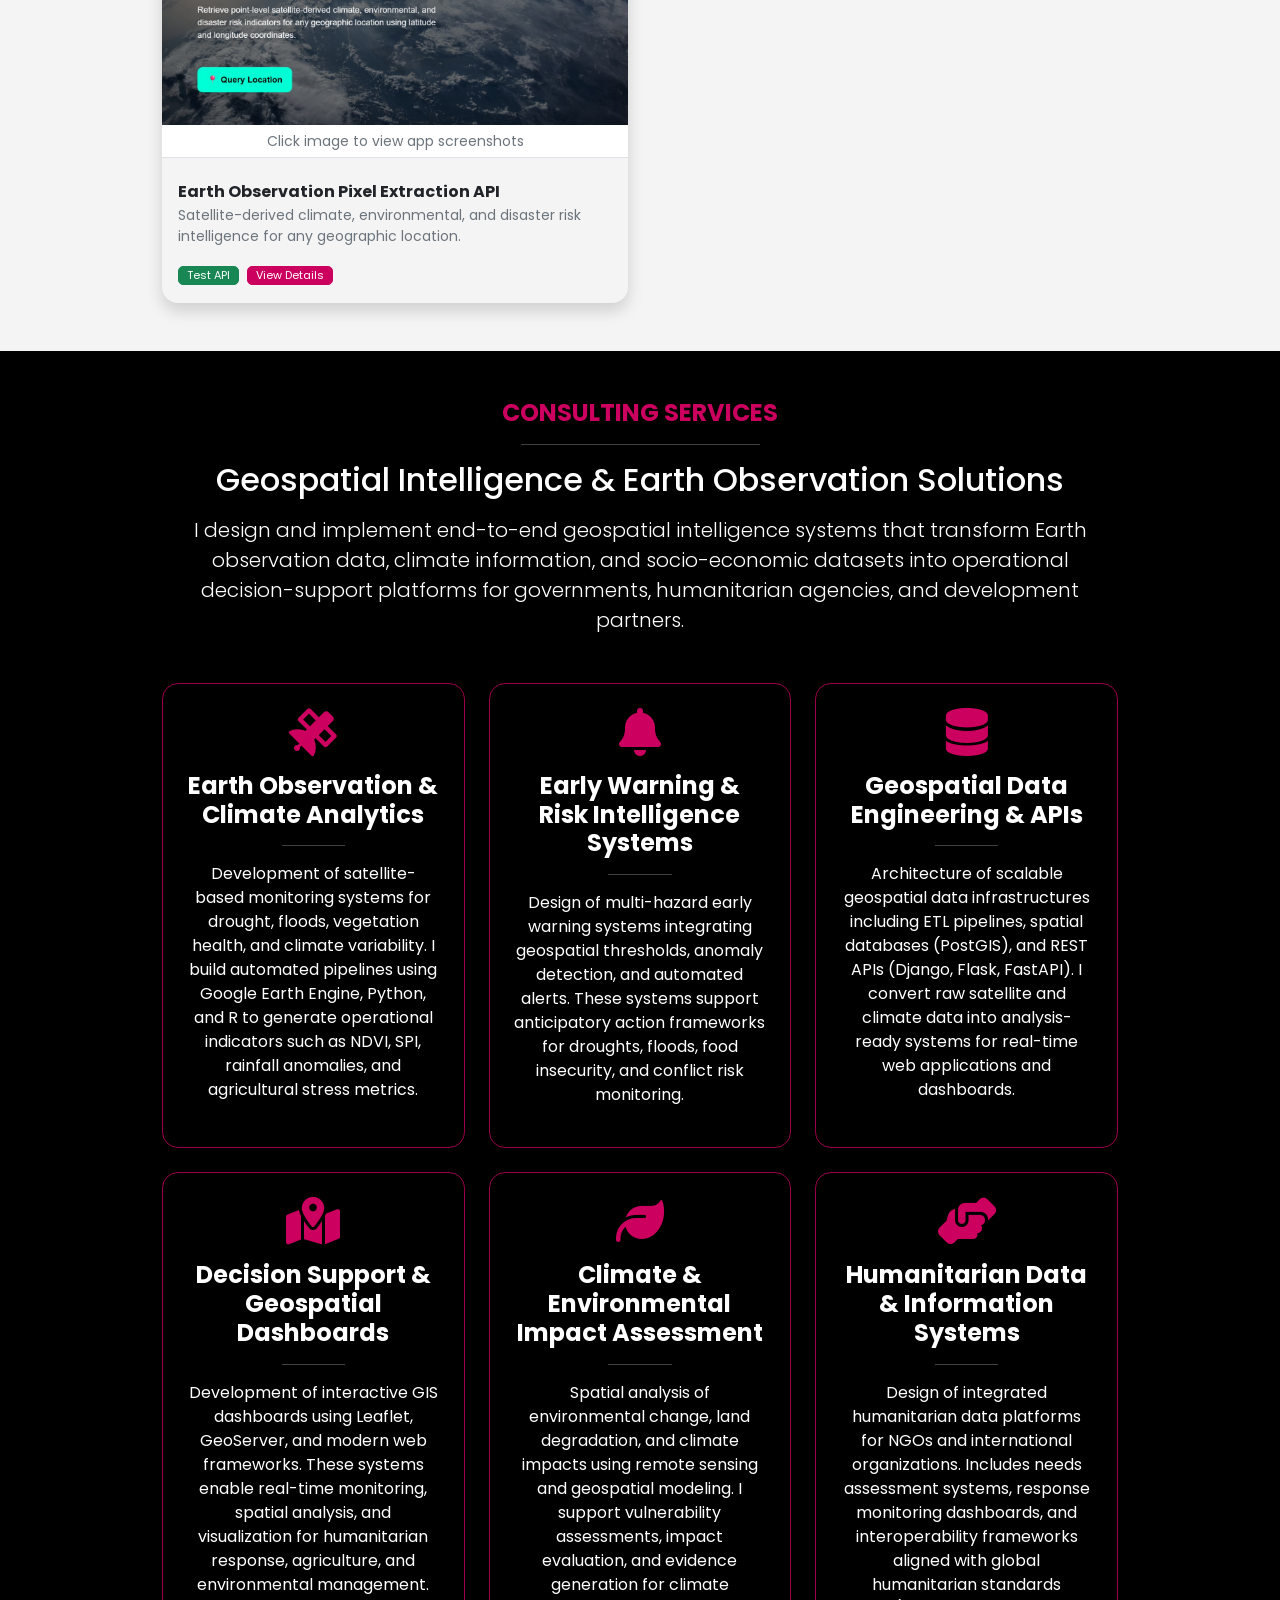
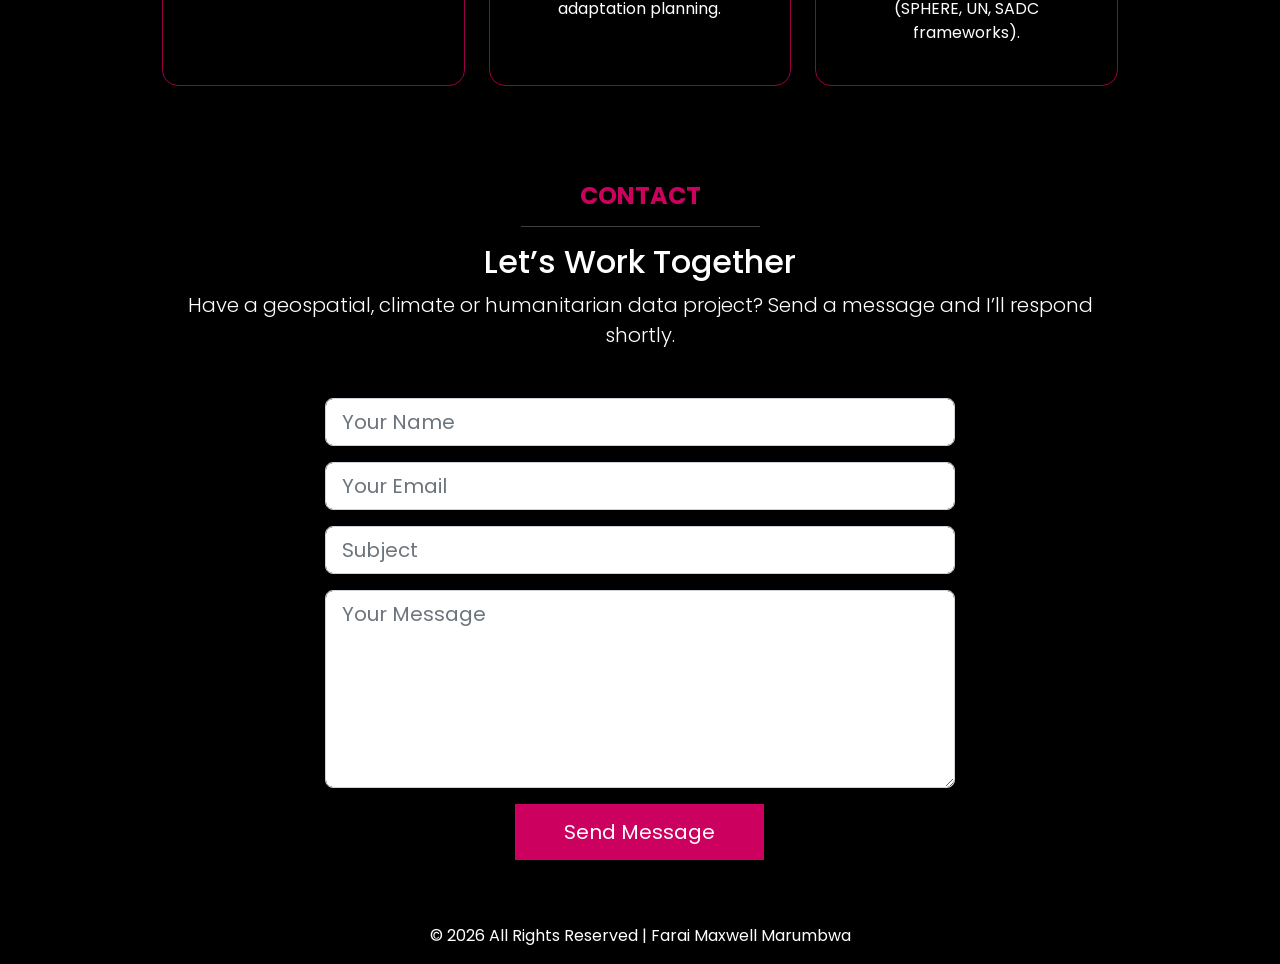
==== commit 7781985a: "update on profile" ====
--- a/index.html
+++ b/index.html
@@ -96,9 +96,9 @@
         <p class="lead">
           Geospatial Data Scientist and Earth Observation Systems Architect with 17+ years of experience designing and
           operationalizing satellite-driven decision-support systems for climate risk, disaster risk reduction, and
-          humanitarian intelligence. Complemented by 4+ years of full-stack geospatial engineering experience, I
-          specialize in translating complex Earth observation and environmental datasets into scalable, API-driven
-          geospatial infrastructures and operational intelligence platforms.
+          humanitarian intelligence.I specialize in translating complex Earth observation and environmental datasets
+          into scalable, API-driven
+          geospatial dashboards.
 
           I have led the design of national and regional early warning systems for droughts, floods, and food insecurity
           across Africa, working with organizations including UNICEF, WFP, World Bank, FAO, African Union Commission,
@@ -113,7 +113,12 @@
 
           Selected for the FAO Consultancy Roster (2025–2028) as a Remote Sensing & GIS Specialist, I continue to
           support international programs focused on climate resilience, anticipatory action, and geospatial digital
-          transformation.
+          transformation. I am currently working as a UNESCO International Consultant on the Regional Water Sector
+          Capacity Gaps
+          and Needs Assessment for Southern Africa, applying my expertise to strengthen regional water resource
+          management
+          and climate adaptation strategies.
+
         </p>
       </div>
     </div>
